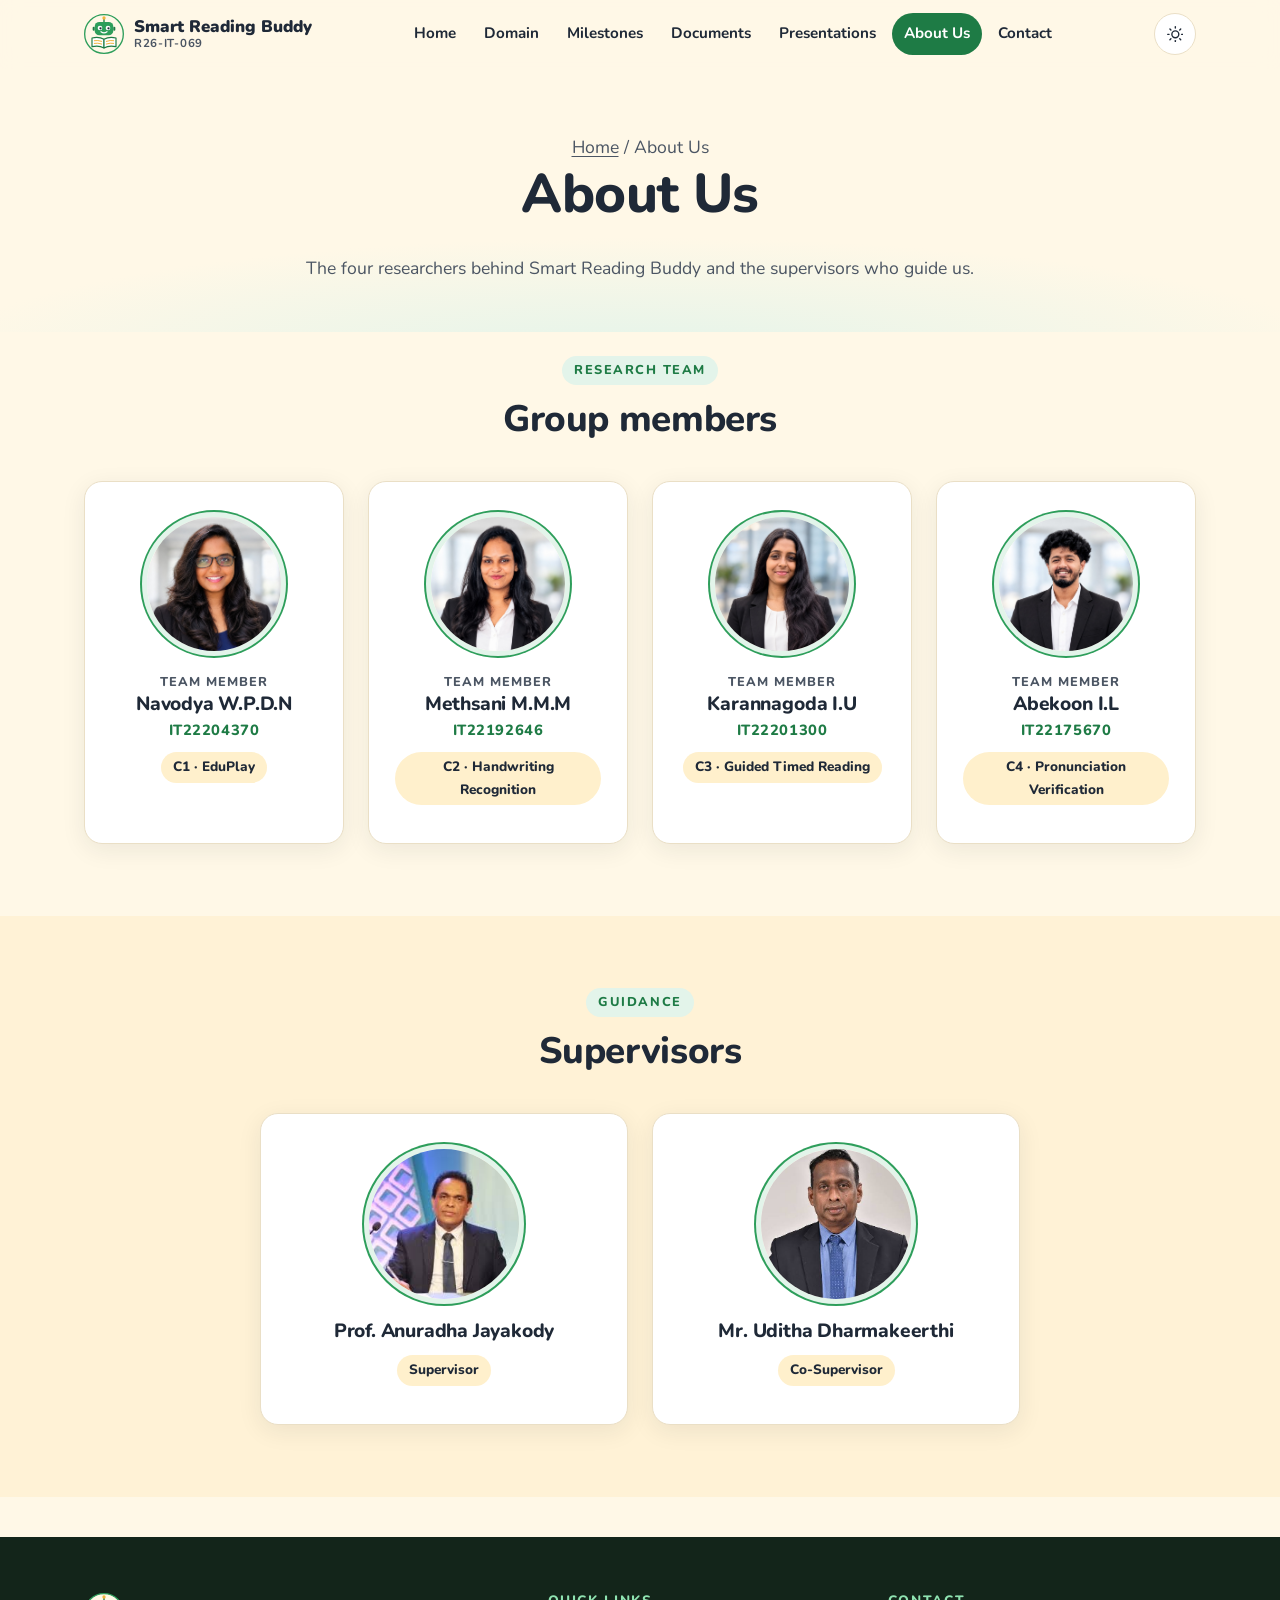
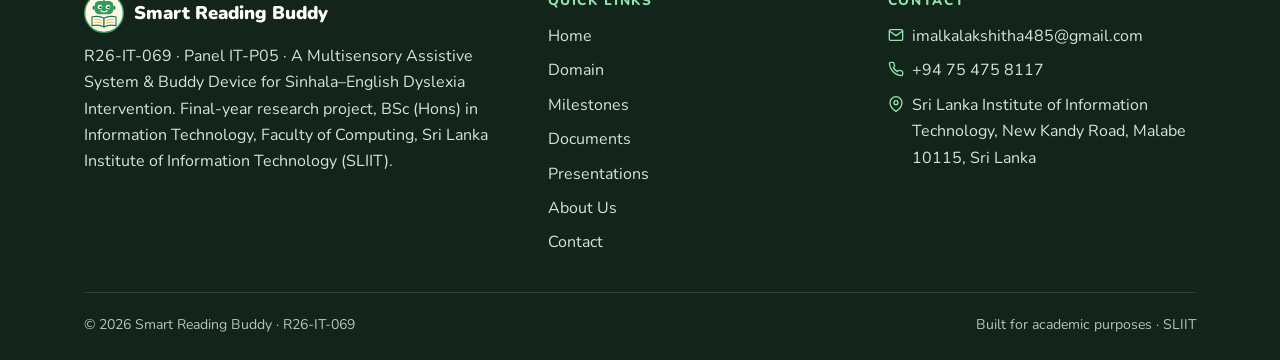
==== about.html @ 4a70231a "R26-IT-069 research website" ====
<!DOCTYPE html>
<html lang="en" class="no-js">
<head>
  <meta charset="UTF-8">
  <meta name="viewport" content="width=device-width, initial-scale=1">
  <title>About Us · Smart Reading Buddy</title>
  <meta name="description" content="Meet the Smart Reading Buddy (R26-IT-069) research team and supervisors at SLIIT.">
  <meta name="author" content="Smart Reading Buddy Research Team (R26-IT-069), SLIIT">
  <meta name="theme-color" content="#2E9E5B">
  <meta property="og:title" content="About Us · Smart Reading Buddy">
  <meta property="og:description" content="Meet the Smart Reading Buddy (R26-IT-069) research team and supervisors at SLIIT.">
  <meta property="og:type" content="website">
  <link rel="icon" type="image/svg+xml" href="assets/images/favicon.svg">
  <link rel="preconnect" href="https://fonts.googleapis.com">
  <link rel="preconnect" href="https://fonts.gstatic.com" crossorigin>
  <link rel="stylesheet" href="https://fonts.googleapis.com/css2?family=Nunito:wght@400;600;700;800;900&amp;display=swap">
  <link rel="stylesheet" href="css/style.css">
  <script>
    document.documentElement.className = "js";
    try { var t = localStorage.getItem("srb-theme"); if (t === "dark" || t === "light") document.documentElement.setAttribute("data-theme", t); } catch (e) {}
  </script>
</head>
<body data-page="about">
  <a class="skip-link" href="#main">Skip to content</a>
  <header class="site-header" id="site-header"></header>

  <main id="main">
    <section class="page-hero">
      <div class="container">
        <p class="crumbs"><a href="index.html">Home</a> / About Us</p>
        <h1>About Us</h1>
        <p>The four researchers behind Smart Reading Buddy and the supervisors who guide us.</p>
      </div>
    </section>
    <div id="about"></div>
  </main>

  <footer class="site-footer" id="site-footer"></footer>

  <noscript><p style="text-align:center;padding:16px">This website needs JavaScript enabled to display its content.</p></noscript>
  <script src="js/data.js"></script>
  <script src="js/main.js"></script>
</body>
</html>
---- css/style.css ----
/* =====================================================================
   Smart Reading Buddy — Research Website
   Pure CSS, no frameworks. Light + dark themes via CSS variables.
   ===================================================================== */

/* ---------- Design tokens ---------- */
:root {
  --primary: #2E9E5B;          /* brand green (accents, large shapes) */
  --primary-strong: #1E7B45;   /* AA-contrast green for text & buttons */
  --primary-soft: #E3F4EA;
  --accent: #F2B33D;           /* warm yellow accent */
  --accent-soft: #FFF0CC;

  --bg: #FFF8E7;               /* cream */
  --bg-alt: #FFF2D6;
  --surface: #FFFFFF;
  --surface-2: #FFFCF4;
  --text: #1F2937;
  --text-muted: #4B5563;
  --border: #EADFC6;
  --shadow: 0 6px 24px rgba(31, 41, 55, 0.08);
  --shadow-lg: 0 14px 40px rgba(31, 41, 55, 0.14);

  --ok-bg: #DCF3E5;   --ok-text: #14633A;
  --warn-bg: #FFEDC7; --warn-text: #7A4B00;
  --no-bg: #FDE2E2;   --no-text: #9B1C1C;

  --radius: 18px;
  --radius-sm: 12px;
  --header-h: 68px;
  --container: 1160px;

  --font: "Nunito", system-ui, -apple-system, "Segoe UI", Roboto, "Helvetica Neue", Arial, "Noto Sans", "Noto Sans Sinhala", "Iskoola Pota", sans-serif;
  color-scheme: light;
}

/* Dark theme tokens (applied by system preference unless user chose light, or by explicit choice) */
@media (prefers-color-scheme: dark) {
  :root:not([data-theme="light"]) {
    --primary: #3DBA72;
    --primary-strong: #5DD38D;
    --primary-soft: #16301F;
    --accent: #F5C15A;
    --accent-soft: #3A2E12;
    --bg: #0F1712;
    --bg-alt: #131E17;
    --surface: #18241C;
    --surface-2: #1C2A21;
    --text: #EEF2EF;
    --text-muted: #B4C0B8;
    --border: #2A3A30;
    --shadow: 0 6px 24px rgba(0, 0, 0, 0.35);
    --shadow-lg: 0 14px 40px rgba(0, 0, 0, 0.5);
    --ok-bg: #18402A;   --ok-text: #8FE3B1;
    --warn-bg: #45350F; --warn-text: #FFD884;
    --no-bg: #4A1E1E;   --no-text: #FFB1B1;
    color-scheme: dark;
  }
}
:root[data-theme="dark"] {
  --primary: #3DBA72;
  --primary-strong: #5DD38D;
  --primary-soft: #16301F;
  --accent: #F5C15A;
  --accent-soft: #3A2E12;
  --bg: #0F1712;
  --bg-alt: #131E17;
  --surface: #18241C;
  --surface-2: #1C2A21;
  --text: #EEF2EF;
  --text-muted: #B4C0B8;
  --border: #2A3A30;
  --shadow: 0 6px 24px rgba(0, 0, 0, 0.35);
  --shadow-lg: 0 14px 40px rgba(0, 0, 0, 0.5);
  --ok-bg: #18402A;   --ok-text: #8FE3B1;
  --warn-bg: #45350F; --warn-text: #FFD884;
  --no-bg: #4A1E1E;   --no-text: #FFB1B1;
  color-scheme: dark;
}

/* ---------- Base ---------- */
*, *::before, *::after { box-sizing: border-box; }
html { scroll-behavior: smooth; scroll-padding-top: calc(var(--header-h) + 16px); -webkit-text-size-adjust: 100%; }
body {
  margin: 0;
  font-family: var(--font);
  font-size: 1rem;
  line-height: 1.65;
  color: var(--text);
  background: var(--bg);
  overflow-x: hidden;
  transition: background-color .3s ease, color .3s ease;
}
img { max-width: 100%; display: block; }
a { color: var(--primary-strong); text-decoration-thickness: 1px; text-underline-offset: 3px; }
a:hover { text-decoration-thickness: 2px; }
h1, h2, h3, h4 { line-height: 1.2; margin: 0 0 .5em; font-weight: 800; letter-spacing: -.01em; }
h1 { font-size: clamp(2rem, 5vw, 3.4rem); }
h2 { font-size: clamp(1.6rem, 3.2vw, 2.3rem); }
h3 { font-size: 1.2rem; }
p { margin: 0 0 1em; }
ul { padding-left: 1.2em; }
:focus-visible { outline: 3px solid var(--accent); outline-offset: 3px; border-radius: 6px; }
.icon { width: 1.25em; height: 1.25em; flex: none; }

.skip-link {
  position: absolute; left: 12px; top: -60px; z-index: 200;
  background: var(--primary-strong); color: #fff; padding: 10px 16px; border-radius: 10px; font-weight: 700;
}
.skip-link:focus { top: 12px; }
[data-theme="dark"] .skip-link { color: #0F1712; }

.container { width: 100%; max-width: var(--container); margin: 0 auto; padding: 0 16px; }
@media (min-width: 640px) { .container { padding: 0 24px; } }

.section { padding: 72px 0; }
.section-alt { background: var(--bg-alt); }
.section-head { max-width: 720px; margin: 0 auto 40px; text-align: center; }
.section-head p { color: var(--text-muted); font-size: 1.05rem; }
.eyebrow {
  display: inline-block; font-size: .8rem; font-weight: 800; letter-spacing: .12em; text-transform: uppercase;
  color: var(--primary-strong); background: var(--primary-soft); padding: 4px 12px; border-radius: 999px; margin-bottom: 12px;
}
.muted { color: var(--text-muted); }
.visually-hidden { position: absolute !important; width: 1px; height: 1px; overflow: hidden; clip: rect(0 0 0 0); white-space: nowrap; }

/* ---------- Buttons ---------- */
.btn {
  display: inline-flex; align-items: center; justify-content: center; gap: 8px;
  font: inherit; font-weight: 800; font-size: 1rem; line-height: 1;
  padding: 14px 24px; border-radius: 999px; border: 2px solid transparent;
  text-decoration: none; cursor: pointer;
  transition: transform .2s ease, box-shadow .2s ease, background-color .2s ease, color .2s ease;
}
.btn-primary { background: var(--primary-strong); color: #fff; box-shadow: 0 6px 18px rgba(30, 123, 69, .3); }
.btn-primary:hover { transform: translateY(-2px); box-shadow: 0 10px 24px rgba(30, 123, 69, .4); }
:root[data-theme="dark"] .btn-primary { color: #0F1712; }
@media (prefers-color-scheme: dark) { :root:not([data-theme="light"]) .btn-primary { color: #0F1712; } }
.btn-outline { background: transparent; color: var(--primary-strong); border-color: var(--primary-strong); }
.btn-outline:hover { background: var(--primary-soft); transform: translateY(-2px); }
.btn-sm { padding: 10px 18px; font-size: .92rem; }
.btn[disabled], .btn[aria-disabled="true"] {
  background: var(--border); color: var(--text-muted); border-color: transparent; box-shadow: none;
  cursor: not-allowed; transform: none; opacity: .9;
}

/* ---------- Badges ---------- */
.badge {
  display: inline-flex; align-items: center; gap: 6px;
  font-size: .78rem; font-weight: 800; letter-spacing: .02em;
  padding: 4px 10px; border-radius: 999px; white-space: nowrap;
}
.badge::before { content: ""; width: 7px; height: 7px; border-radius: 50%; background: currentColor; }
.badge-ok { background: var(--ok-bg); color: var(--ok-text); }
.badge-warn { background: var(--warn-bg); color: var(--warn-text); }

/* ---------- Header / navbar ---------- */
.site-header {
  position: sticky; top: 0; z-index: 100;
  background: color-mix(in srgb, var(--bg) 88%, transparent);
  backdrop-filter: saturate(1.4) blur(10px);
  -webkit-backdrop-filter: saturate(1.4) blur(10px);
  border-bottom: 1px solid transparent;
  transition: border-color .3s ease, box-shadow .3s ease;
}
@supports not (background: color-mix(in srgb, red 50%, transparent)) { .site-header { background: var(--bg); } }
.site-header.is-scrolled { border-color: var(--border); box-shadow: 0 4px 18px rgba(0,0,0,.06); }
.nav { display: flex; align-items: center; justify-content: space-between; height: var(--header-h); gap: 16px; }
.brand { display: flex; align-items: center; gap: 10px; text-decoration: none; color: var(--text); font-weight: 900; }
.brand img { width: 40px; height: 40px; }
.brand-text { display: flex; flex-direction: column; line-height: 1.1; }
.brand-text span { font-size: 1.05rem; }
.brand-text small { font-size: .72rem; font-weight: 700; color: var(--text-muted); letter-spacing: .06em; }

.nav-links { display: flex; align-items: center; gap: 4px; list-style: none; margin: 0; padding: 0; }
.nav-links a {
  display: block; padding: 8px 12px; border-radius: 999px;
  color: var(--text); text-decoration: none; font-weight: 700; font-size: .95rem;
  transition: background-color .2s ease, color .2s ease;
}
.nav-links a:hover { background: var(--primary-soft); color: var(--primary-strong); }
.nav-links a[aria-current="page"] { background: var(--primary-strong); color: #fff; }
:root[data-theme="dark"] .nav-links a[aria-current="page"] { color: #0F1712; }
@media (prefers-color-scheme: dark) { :root:not([data-theme="light"]) .nav-links a[aria-current="page"] { color: #0F1712; } }

.nav-actions { display: flex; align-items: center; gap: 8px; }
.icon-btn {
  display: inline-grid; place-items: center; width: 42px; height: 42px; border-radius: 50%;
  border: 1px solid var(--border); background: var(--surface); color: var(--text); cursor: pointer;
  transition: transform .2s ease, background-color .2s ease;
}
.icon-btn:hover { transform: rotate(-10deg) scale(1.05); background: var(--primary-soft); }
.theme-toggle .icon-moon { display: none; }
.is-dark .theme-toggle .icon-sun { display: none; }
.is-dark .theme-toggle .icon-moon { display: block; }
.menu-toggle { display: none; }

@media (max-width: 960px) {
  .menu-toggle { display: inline-grid; }
  .nav-links {
    position: fixed; top: var(--header-h); left: 0; right: 0;
    flex-direction: column; align-items: stretch; gap: 4px;
    background: var(--bg); padding: 12px 16px 20px;
    border-bottom: 1px solid var(--border); box-shadow: var(--shadow-lg);
    transform: translateY(-12px); opacity: 0; visibility: hidden;
    transition: transform .25s ease, opacity .25s ease, visibility .25s;
    max-height: calc(100vh - var(--header-h)); overflow-y: auto;
  }
  .nav-links.is-open { transform: none; opacity: 1; visibility: visible; }
  .nav-links a { padding: 12px 16px; border-radius: 12px; font-size: 1.05rem; }
}
@media (max-width: 420px) { .brand-text small { display: none; } }

/* ---------- Hero (home) ---------- */
.hero { position: relative; padding: 72px 0 88px; overflow: hidden; }
.hero::before, .hero::after {
  content: ""; position: absolute; border-radius: 50%; filter: blur(10px); z-index: -1; pointer-events: none;
}
.hero::before { width: 520px; height: 520px; right: -160px; top: -140px; background: radial-gradient(circle, var(--primary-soft), transparent 70%); }
.hero::after { width: 420px; height: 420px; left: -180px; bottom: -200px; background: radial-gradient(circle, var(--accent-soft), transparent 70%); }
.hero-grid { display: grid; grid-template-columns: 1.15fr .85fr; gap: 48px; align-items: center; }
.hero-tag {
  display: inline-flex; align-items: center; gap: 8px; font-weight: 800; font-size: .85rem;
  background: var(--surface); border: 1px solid var(--border); padding: 6px 14px; border-radius: 999px; margin-bottom: 18px;
}
.hero-tag b { color: var(--primary-strong); }
.hero h1 .accent { color: var(--primary-strong); }
.hero .tagline { font-size: 1.2rem; color: var(--text-muted); max-width: 600px; }
.hero-actions { display: flex; flex-wrap: wrap; gap: 12px; margin-top: 24px; }
.hero-visual { position: relative; display: grid; place-items: center; }
.hero-blob {
  width: min(380px, 80vw); aspect-ratio: 1; border-radius: 42% 58% 55% 45% / 48% 42% 58% 52%;
  background: linear-gradient(135deg, var(--primary) 0%, #6CCB8F 100%);
  display: grid; place-items: center; box-shadow: var(--shadow-lg);
  animation: blob 12s ease-in-out infinite;
}
.hero-blob img { width: 62%; filter: drop-shadow(0 10px 20px rgba(0,0,0,.18)); }
.hero-chip {
  position: absolute; display: flex; align-items: center; gap: 8px;
  background: var(--surface); color: var(--text); padding: 10px 14px; border-radius: 14px;
  box-shadow: var(--shadow); font-weight: 800; font-size: .9rem; animation: float 5s ease-in-out infinite;
}
.hero-chip .icon { color: var(--primary-strong); }
.hero-chip.c1 { top: 8%; left: 0; }
.hero-chip.c2 { bottom: 14%; right: 0; animation-delay: -2.5s; }
.hero-chip.c3 { bottom: 0; left: 10%; animation-delay: -1.2s; }
@keyframes blob { 50% { border-radius: 55% 45% 42% 58% / 52% 58% 42% 48%; } }
@keyframes float { 50% { transform: translateY(-10px); } }

.abstract-card {
  margin-top: 56px; background: var(--surface); border: 1px solid var(--border); border-radius: var(--radius);
  padding: 28px; box-shadow: var(--shadow); border-left: 6px solid var(--primary);
}
.abstract-card h2 { font-size: 1.3rem; display: flex; align-items: center; gap: 10px; }
.abstract-card p { margin: 0; color: var(--text-muted); }

@media (max-width: 860px) {
  .hero { padding: 48px 0 64px; }
  .hero-grid { grid-template-columns: 1fr; gap: 40px; }
  .hero-visual { order: -1; }
  .hero-blob { width: min(280px, 70vw); }
}

/* ---------- Page header (inner pages) ---------- */
.page-hero { padding: 64px 0 48px; text-align: center; position: relative; overflow: hidden; }
.page-hero::before {
  content: ""; position: absolute; inset: auto -10% -60% -10%; height: 100%; z-index: -1;
  background: radial-gradient(ellipse at center, var(--primary-soft), transparent 65%);
}
.page-hero p { max-width: 680px; margin: 0 auto; color: var(--text-muted); font-size: 1.1rem; }
.crumbs { font-size: .9rem; color: var(--text-muted); margin-bottom: 10px; }
.crumbs a { color: var(--text-muted); }

/* ---------- Cards & grids ---------- */
.grid { display: grid; gap: 24px; }
.grid-2 { grid-template-columns: repeat(2, 1fr); }
.grid-3 { grid-template-columns: repeat(3, 1fr); }
.grid-4 { grid-template-columns: repeat(4, 1fr); }
.grid-auto { grid-template-columns: repeat(auto-fill, minmax(260px, 1fr)); }
@media (max-width: 1024px) { .grid-4 { grid-template-columns: repeat(2, 1fr); } .grid-3 { grid-template-columns: repeat(2, 1fr); } }
@media (max-width: 640px) { .grid-2, .grid-3, .grid-4 { grid-template-columns: 1fr; } }

.card {
  position: relative; background: var(--surface); border: 1px solid var(--border);
  border-radius: var(--radius); padding: 26px; box-shadow: var(--shadow);
  transition: transform .25s ease, box-shadow .25s ease, border-color .25s ease;
  display: flex; flex-direction: column;
}
.card:hover { transform: translateY(-6px); box-shadow: var(--shadow-lg); border-color: var(--primary); }
.card h3 { margin-bottom: .4em; }
.card p { color: var(--text-muted); }
.card-icon {
  display: grid; place-items: center; width: 56px; height: 56px; border-radius: 16px;
  background: var(--primary-soft); color: var(--primary-strong); margin-bottom: 16px;
  transition: transform .3s ease;
}
.card-icon .icon { width: 28px; height: 28px; }
.card:hover .card-icon { transform: rotate(-6deg) scale(1.08); }
.card-num {
  position: absolute; top: 18px; right: 22px; font-weight: 900; font-size: 2rem; line-height: 1;
  color: var(--primary); opacity: .18;
}
.tags { display: flex; flex-wrap: wrap; gap: 6px; margin-top: auto; padding-top: 8px; }
.tag { font-size: .75rem; font-weight: 800; padding: 4px 10px; border-radius: 999px; background: var(--accent-soft); color: var(--text); }
.card-meta { font-size: .85rem; color: var(--text-muted); font-weight: 700; margin-top: 12px; display: flex; align-items: center; gap: 6px; }

.highlight { display: flex; gap: 16px; align-items: flex-start; padding: 22px; }
.highlight .card-icon { margin: 0; width: 48px; height: 48px; border-radius: 14px; }
.highlight .card-icon .icon { width: 24px; height: 24px; }
.highlight h3 { font-size: 1.08rem; margin-bottom: 4px; }
.highlight p { margin: 0; font-size: .95rem; }

/* ---------- Video ---------- */
.video-wrap {
  max-width: 900px; margin: 0 auto; border-radius: var(--radius); overflow: hidden;
  box-shadow: var(--shadow-lg); border: 1px solid var(--border); background: #000; aspect-ratio: 16 / 9; position: relative;
}
.video-wrap iframe { position: absolute; inset: 0; width: 100%; height: 100%; border: 0; }
.video-placeholder {
  position: absolute; inset: 0; display: grid; place-content: center; justify-items: center; gap: 12px; text-align: center; padding: 16px;
  background: linear-gradient(135deg, #1E7B45, #2E9E5B 55%, #6CCB8F); color: #fff;
}
.video-placeholder .play {
  width: 84px; height: 84px; border-radius: 50%; display: grid; place-items: center;
  background: rgba(255,255,255,.2); border: 2px solid rgba(255,255,255,.6); animation: pulse 2.4s ease-in-out infinite;
}
.video-placeholder .play .icon { width: 34px; height: 34px; margin-left: 4px; }
.video-placeholder p { margin: 0; font-weight: 700; }
@keyframes pulse { 50% { transform: scale(1.08); box-shadow: 0 0 0 12px rgba(255,255,255,.08); } }
.video-note { text-align: center; margin-top: 14px; font-size: .92rem; color: var(--text-muted); }

/* ---------- Screenshots ---------- */
.shots { display: grid; grid-template-columns: repeat(4, 1fr); gap: 20px; }
@media (max-width: 900px) { .shots { grid-template-columns: repeat(2, 1fr); } }
.shot { margin: 0; text-align: center; }
.shot-frame {
  aspect-ratio: 9 / 16; border-radius: 26px; overflow: hidden; border: 6px solid var(--text);
  background: var(--surface-2); box-shadow: var(--shadow); transition: transform .3s ease;
}
.shot:hover .shot-frame { transform: translateY(-6px) rotate(-1deg); }
.shot-frame img { width: 100%; height: 100%; object-fit: cover; }
.shot figcaption { margin-top: 10px; font-weight: 800; }
.img-fallback {
  width: 100%; height: 100%; display: grid; place-content: center; justify-items: center; gap: 8px; padding: 12px; text-align: center;
  color: var(--text-muted); font-size: .85rem; font-weight: 700;
  background: repeating-linear-gradient(45deg, var(--surface-2), var(--surface-2) 12px, var(--bg-alt) 12px, var(--bg-alt) 24px);
}
.img-fallback .icon { width: 32px; height: 32px; color: var(--primary); }

/* ---------- Domain page layout with sub-nav ---------- */
.domain-layout { display: grid; grid-template-columns: 230px 1fr; gap: 40px; align-items: start; padding-top: 24px; padding-bottom: 72px; }
.subnav {
  position: sticky; top: calc(var(--header-h) + 20px);
  background: var(--surface); border: 1px solid var(--border); border-radius: var(--radius); padding: 14px; box-shadow: var(--shadow);
}
.subnav-title { font-size: .78rem; font-weight: 800; letter-spacing: .1em; text-transform: uppercase; color: var(--text-muted); padding: 4px 10px 8px; margin: 0; }
.subnav ul { list-style: none; margin: 0; padding: 0; }
.subnav a {
  display: block; padding: 9px 12px; border-radius: 10px; text-decoration: none; color: var(--text); font-weight: 700; font-size: .93rem;
  border-left: 3px solid transparent; transition: background-color .2s ease, color .2s ease, border-color .2s ease;
}
.subnav a:hover { background: var(--primary-soft); }
.subnav a.is-active { background: var(--primary-soft); color: var(--primary-strong); border-left-color: var(--primary); }
.domain-section { padding: 8px 0 48px; }
.domain-section + .domain-section { border-top: 1px dashed var(--border); padding-top: 48px; }
.domain-section h2 { display: flex; align-items: center; gap: 12px; }
.domain-section h2 .card-icon { margin: 0; width: 44px; height: 44px; border-radius: 12px; }
.domain-section h2 .card-icon .icon { width: 22px; height: 22px; }

@media (max-width: 960px) {
  .domain-layout { grid-template-columns: 1fr; gap: 20px; padding-top: 0; }
  .subnav {
    top: var(--header-h); z-index: 50; border-radius: 0; margin: 0 -16px; padding: 8px 16px;
    border-left: 0; border-right: 0; box-shadow: none; background: var(--bg);
    overflow-x: auto; scrollbar-width: none;
  }
  .subnav::-webkit-scrollbar { display: none; }
  .subnav-title { display: none; }
  .subnav ul { display: flex; gap: 6px; width: max-content; }
  .subnav a { border-left: 0; border: 1px solid var(--border); border-radius: 999px; white-space: nowrap; padding: 7px 14px; font-size: .88rem; }
  .subnav a.is-active { border-color: var(--primary); }
  html { scroll-padding-top: calc(var(--header-h) + 70px); }
}

.lit-item { padding: 20px 22px; }
.lit-item h3 { font-size: 1.05rem; display: flex; gap: 10px; align-items: center; }
.lit-item h3::before { content: ""; width: 10px; height: 10px; border-radius: 3px; background: var(--primary); flex: none; }
.lit-item p { margin: 0; }

/* Comparison table */
.table-wrap { overflow-x: auto; border-radius: var(--radius); border: 1px solid var(--border); box-shadow: var(--shadow); background: var(--surface); }
.compare { width: 100%; border-collapse: collapse; min-width: 680px; font-size: .95rem; }
.compare caption { caption-side: bottom; text-align: left; padding: 12px 16px; font-size: .85rem; color: var(--text-muted); }
.compare th, .compare td { padding: 14px 16px; border-bottom: 1px solid var(--border); text-align: center; }
.compare th:first-child, .compare td:first-child { text-align: left; font-weight: 700; }
.compare thead th { background: var(--surface-2); font-weight: 800; font-size: .9rem; }
.compare tbody tr:last-child td { border-bottom: 0; }
.compare tbody tr:hover td { background: var(--surface-2); }
.compare .ours { background: var(--primary-soft) !important; }
.compare thead .ours { color: var(--primary-strong); }
.mark { display: inline-grid; place-items: center; width: 28px; height: 28px; border-radius: 50%; }
.mark .icon { width: 16px; height: 16px; stroke-width: 3; }
.mark-yes { background: var(--ok-bg); color: var(--ok-text); }
.mark-no { background: var(--no-bg); color: var(--no-text); }
.mark-partial { font-size: .78rem; font-weight: 800; color: var(--warn-text); background: var(--warn-bg); padding: 3px 10px; border-radius: 999px; }

.problem-box {
  background: linear-gradient(135deg, var(--primary-strong), var(--primary)); color: #fff;
  border-radius: var(--radius); padding: 30px; box-shadow: var(--shadow-lg); margin-bottom: 24px;
}
.problem-box p { margin: 0; font-size: 1.15rem; font-weight: 700; line-height: 1.6; }
.problem-box .eyebrow { background: rgba(255,255,255,.2); color: #fff; }
:root[data-theme="dark"] .problem-box { color: #0F1712; }
:root[data-theme="dark"] .problem-box .eyebrow { color: #0F1712; background: rgba(255,255,255,.35); }
@media (prefers-color-scheme: dark) {
  :root:not([data-theme="light"]) .problem-box { color: #0F1712; }
  :root:not([data-theme="light"]) .problem-box .eyebrow { color: #0F1712; background: rgba(255,255,255,.35); }
}
.check-list { list-style: none; padding: 0; margin: 0; display: grid; gap: 10px; }
.check-list li { display: flex; gap: 12px; align-items: flex-start; background: var(--surface); border: 1px solid var(--border); padding: 14px 16px; border-radius: var(--radius-sm); }
.check-list .icon { color: var(--primary-strong); margin-top: 3px; }

.objective-main {
  background: var(--surface); border: 2px solid var(--primary); border-radius: var(--radius); padding: 26px; margin-bottom: 24px; box-shadow: var(--shadow);
}
.objective-main p { margin: 0; font-size: 1.08rem; }
.objective-main h3 { display: flex; align-items: center; gap: 10px; color: var(--primary-strong); }

.diagram {
  background: #FFFFFF; border: 1px solid var(--border); border-radius: var(--radius); padding: 16px; box-shadow: var(--shadow); margin: 0 0 32px;
}
.diagram img { width: 100%; height: auto; border-radius: 10px; }
.diagram figcaption { font-size: .88rem; color: #4B5563; text-align: center; margin-top: 10px; }

.steps { list-style: none; padding: 0; margin: 0; counter-reset: step; display: grid; gap: 16px; grid-template-columns: repeat(2, 1fr); }
@media (max-width: 640px) { .steps { grid-template-columns: 1fr; } }
.steps li { counter-increment: step; position: relative; padding: 20px 20px 20px 72px; }
.steps li::before {
  content: counter(step); position: absolute; left: 20px; top: 20px; width: 38px; height: 38px; border-radius: 12px;
  display: grid; place-items: center; font-weight: 900; background: var(--primary-strong); color: #fff;
}
:root[data-theme="dark"] .steps li::before { color: #0F1712; }
@media (prefers-color-scheme: dark) { :root:not([data-theme="light"]) .steps li::before { color: #0F1712; } }
.steps h3 { font-size: 1.02rem; margin-bottom: 4px; }
.steps p { margin: 0; font-size: .95rem; }

.tech-grid { display: grid; grid-template-columns: repeat(auto-fill, minmax(160px, 1fr)); gap: 16px; }
.tech { align-items: center; text-align: center; padding: 22px 14px; }
.tech .card-icon { margin: 0 auto 12px; }
.tech h3 { font-size: 1rem; margin: 0 0 2px; }
.tech p { font-size: .85rem; margin: 0; }

/* ---------- Timeline (milestones) ---------- */
.timeline { position: relative; max-width: 860px; margin: 0 auto; padding: 8px 0; list-style: none; }
.timeline::before {
  content: ""; position: absolute; left: 27px; top: 0; bottom: 0; width: 4px; border-radius: 4px;
  background: linear-gradient(var(--primary) var(--progress, 50%), var(--border) var(--progress, 50%));
}
.tl-item { position: relative; padding-left: 80px; margin-bottom: 22px; }
.tl-dot {
  position: absolute; left: 6px; top: 16px; width: 46px; height: 46px; border-radius: 50%;
  display: grid; place-items: center; background: var(--surface); border: 4px solid var(--border); color: var(--text-muted); z-index: 1;
}
.tl-item.is-done .tl-dot { background: var(--primary-strong); border-color: var(--primary-soft); color: #fff; }
:root[data-theme="dark"] .tl-item.is-done .tl-dot { color: #0F1712; }
@media (prefers-color-scheme: dark) { :root:not([data-theme="light"]) .tl-item.is-done .tl-dot { color: #0F1712; } }
.tl-dot .icon { width: 20px; height: 20px; }

.acc { background: var(--surface); border: 1px solid var(--border); border-radius: var(--radius); box-shadow: var(--shadow); overflow: hidden; transition: box-shadow .25s ease, border-color .25s ease; }
.acc:hover { box-shadow: var(--shadow-lg); border-color: var(--primary); }
.acc-btn {
  width: 100%; display: flex; align-items: center; gap: 14px; flex-wrap: wrap;
  padding: 18px 22px; background: none; border: 0; font: inherit; color: inherit; text-align: left; cursor: pointer;
}
.acc-title { flex: 1 1 200px; }
.acc-title strong { display: block; font-size: 1.12rem; font-weight: 800; }
.acc-title span { font-size: .88rem; color: var(--text-muted); font-weight: 700; display: inline-flex; align-items: center; gap: 6px; }
.acc-chevron { transition: transform .3s ease; color: var(--primary-strong); }
.acc-btn[aria-expanded="true"] .acc-chevron { transform: rotate(180deg); }
.acc-panel { display: grid; grid-template-rows: 0fr; transition: grid-template-rows .35s ease; }
.acc-panel > div { overflow: hidden; }
.acc.is-open .acc-panel { grid-template-rows: 1fr; }
.acc-body { padding: 0 22px 22px; border-top: 1px dashed var(--border); margin: 0 22px; padding: 18px 0 22px; }
.acc-body p { color: var(--text-muted); }
.facts { display: grid; grid-template-columns: repeat(3, 1fr); gap: 12px; margin-top: 8px; }
@media (max-width: 560px) { .facts { grid-template-columns: 1fr; } .tl-item { padding-left: 64px; } .timeline::before { left: 21px; } .tl-dot { left: 0; width: 46px; } }
.fact { background: var(--surface-2); border: 1px solid var(--border); border-radius: var(--radius-sm); padding: 12px 14px; }
.fact small { display: flex; align-items: center; gap: 6px; font-size: .75rem; font-weight: 800; text-transform: uppercase; letter-spacing: .08em; color: var(--text-muted); }
.fact b { font-size: 1.05rem; }

.summary-row { display: flex; flex-wrap: wrap; justify-content: center; gap: 16px; margin-bottom: 40px; }
.stat { background: var(--surface); border: 1px solid var(--border); border-radius: var(--radius); padding: 18px 26px; text-align: center; box-shadow: var(--shadow); min-width: 160px; }
.stat b { display: block; font-size: 2rem; font-weight: 900; color: var(--primary-strong); line-height: 1.1; }
.stat span { font-size: .9rem; color: var(--text-muted); font-weight: 700; }

/* ---------- Document / presentation cards ---------- */
.doc-group + .doc-group { margin-top: 48px; }
.doc-group-title { display: flex; align-items: center; gap: 12px; font-size: 1.35rem; margin-bottom: 18px; }
.doc-group-title .count { font-size: .8rem; font-weight: 800; background: var(--primary-soft); color: var(--primary-strong); padding: 2px 10px; border-radius: 999px; }
.doc-card .doc-top { display: flex; align-items: flex-start; justify-content: space-between; gap: 12px; }
.doc-card .card-icon { margin-bottom: 14px; }
.doc-card h3 { font-size: 1.08rem; }
.doc-card p { font-size: .95rem; }
.doc-card .btn { margin-top: auto; align-self: flex-start; }
.doc-card .card-meta { margin: -4px 0 16px; }
.filter-bar { display: flex; flex-wrap: wrap; gap: 8px; justify-content: center; margin-bottom: 36px; }
.chip {
  font: inherit; font-weight: 800; font-size: .9rem; padding: 8px 16px; border-radius: 999px; cursor: pointer;
  background: var(--surface); color: var(--text); border: 1px solid var(--border); transition: all .2s ease;
}
.chip:hover { border-color: var(--primary); }
.chip[aria-pressed="true"] { background: var(--primary-strong); border-color: var(--primary-strong); color: #fff; }
:root[data-theme="dark"] .chip[aria-pressed="true"] { color: #0F1712; }
@media (prefers-color-scheme: dark) { :root:not([data-theme="light"]) .chip[aria-pressed="true"] { color: #0F1712; } }

.slide-thumb {
  aspect-ratio: 16 / 9; border-radius: var(--radius-sm); margin: -6px -6px 18px; display: grid; place-items: center; position: relative; overflow: hidden;
  background: linear-gradient(135deg, var(--primary-strong), var(--primary) 60%, #6CCB8F); color: #fff;
}
.slide-thumb.is-pending { background: repeating-linear-gradient(45deg, var(--surface-2), var(--surface-2) 12px, var(--bg-alt) 12px, var(--bg-alt) 24px); color: var(--text-muted); }
.slide-thumb .icon { width: 44px; height: 44px; }
.slide-thumb .num { position: absolute; left: 14px; top: 10px; font-weight: 900; font-size: .85rem; letter-spacing: .1em; opacity: .9; }

/* ---------- Team ---------- */
.person { text-align: center; align-items: center; padding-top: 30px; }
.avatar {
  width: 144px; height: 144px; border-radius: 50%; overflow: hidden; margin: 0 auto 16px;
  border: 5px solid var(--primary-soft); box-shadow: 0 0 0 2px var(--primary); background: var(--surface-2);
  transition: transform .3s ease;
  isolation: isolate; /* keeps the circular clip crisp while scaling */
}
/* Supervisor photos are small originals (200px / 447px) — cap at 160px so they stay sharp */
.avatar-sup { width: 160px; height: 160px; max-width: 160px; }
.person:hover .avatar { transform: scale(1.05); }
/* Photos are circle-cropped on black: round the image itself and enlarge it a touch
   so the dark anti-aliased edge of the source circle falls outside the visible area. */
.avatar img { width: 100%; height: 100%; object-fit: cover; object-position: center; border-radius: 50%; transform: scale(1.06); }
.avatar .initials {
  width: 100%; height: 100%; display: grid; place-items: center; font-size: 2.4rem; font-weight: 900;
  color: #fff; background: linear-gradient(135deg, var(--primary-strong), var(--primary));
}
:root[data-theme="dark"] .avatar .initials { color: #0F1712; }
@media (prefers-color-scheme: dark) { :root:not([data-theme="light"]) .avatar .initials { color: #0F1712; } }
.person h3 { margin-bottom: 2px; }
.person .it { font-weight: 800; color: var(--primary-strong); font-size: .92rem; letter-spacing: .04em; }
.person .comp { display: inline-block; margin: 10px 0 12px; font-size: .85rem; font-weight: 800; background: var(--accent-soft); padding: 4px 12px; border-radius: 999px; }
.person .role { font-size: .8rem; font-weight: 800; color: var(--text-muted); text-transform: uppercase; letter-spacing: .08em; }
.person .mail { display: inline-flex; align-items: center; gap: 6px; font-weight: 700; font-size: .9rem; word-break: break-all; margin-top: auto; }
.person .mail.is-muted { color: var(--text-muted); text-decoration: none; }
.sup-grid { max-width: 760px; margin: 0 auto; }

/* ---------- Contact ---------- */
.contact-grid { display: grid; grid-template-columns: .9fr 1.1fr; gap: 28px; align-items: start; }
@media (max-width: 860px) { .contact-grid { grid-template-columns: 1fr; } }
.contact-info { display: grid; gap: 16px; }
.info-item { flex-direction: row; gap: 16px; align-items: center; padding: 20px; }
.info-item .card-icon { margin: 0; width: 50px; height: 50px; }
.info-item small { display: block; font-weight: 800; text-transform: uppercase; letter-spacing: .08em; font-size: .75rem; color: var(--text-muted); }
.info-item b, .info-item a { font-weight: 800; word-break: break-word; }
.map-wrap { border-radius: var(--radius); overflow: hidden; border: 1px solid var(--border); box-shadow: var(--shadow); aspect-ratio: 4 / 3; position: relative; background: var(--surface-2); }
.map-wrap iframe { position: absolute; inset: 0; width: 100%; height: 100%; border: 0; }
.map-link { display: inline-flex; align-items: center; gap: 6px; margin-top: 10px; font-weight: 700; font-size: .92rem; }

.form { display: grid; gap: 16px; }
.form-row { display: grid; grid-template-columns: 1fr 1fr; gap: 16px; }
@media (max-width: 560px) { .form-row { grid-template-columns: 1fr; } }
.field { display: grid; gap: 6px; }
.field label { font-weight: 800; font-size: .92rem; }
.field input, .field textarea, .field select {
  font: inherit; color: var(--text); background: var(--surface-2); border: 2px solid var(--border);
  border-radius: var(--radius-sm); padding: 12px 14px; width: 100%; transition: border-color .2s ease, box-shadow .2s ease;
}
.field textarea { min-height: 150px; resize: vertical; }
.field input:focus, .field textarea:focus, .field select:focus { outline: none; border-color: var(--primary); box-shadow: 0 0 0 4px var(--primary-soft); }
.field .err { color: var(--no-text); font-size: .85rem; font-weight: 700; min-height: 1em; }
.field.has-error input, .field.has-error textarea { border-color: var(--no-text); }
.form-note { font-size: .88rem; color: var(--text-muted); margin: 0; }
.notice { display: flex; gap: 10px; align-items: flex-start; padding: 12px 14px; border-radius: var(--radius-sm); background: var(--warn-bg); color: var(--warn-text); font-weight: 700; font-size: .92rem; }
.notice[hidden] { display: none; }

/* ---------- CTA band ---------- */
.cta-band {
  background: linear-gradient(135deg, var(--primary-strong), var(--primary)); color: #fff;
  border-radius: calc(var(--radius) + 6px); padding: 40px; display: flex; align-items: center; justify-content: space-between; gap: 24px; flex-wrap: wrap;
  box-shadow: var(--shadow-lg);
}
.cta-band h2 { margin: 0 0 6px; font-size: clamp(1.4rem, 3vw, 1.9rem); }
.cta-band p { margin: 0; opacity: .95; }
.cta-band .btn { background: #fff; color: #14633A; }
.cta-band .btn:hover { transform: translateY(-2px); }
:root[data-theme="dark"] .cta-band { color: #0F1712; }
@media (prefers-color-scheme: dark) { :root:not([data-theme="light"]) .cta-band { color: #0F1712; } }

/* ---------- Footer ---------- */
.site-footer { background: #13251A; color: #D7E3DB; padding: 56px 0 24px; margin-top: 40px; }
.site-footer a { color: #D7E3DB; text-decoration: none; }
.site-footer a:hover { color: #fff; text-decoration: underline; }
.footer-grid { display: grid; grid-template-columns: 1.4fr 1fr 1fr; gap: 32px; }
@media (max-width: 760px) { .footer-grid { grid-template-columns: 1fr; } }
.footer-brand { display: flex; align-items: center; gap: 10px; font-weight: 900; font-size: 1.15rem; color: #fff; margin-bottom: 10px; }
.footer-brand img { width: 40px; height: 40px; }
.site-footer h3 { font-size: .85rem; text-transform: uppercase; letter-spacing: .12em; color: #8FE3B1; margin-bottom: 14px; }
.site-footer ul { list-style: none; padding: 0; margin: 0; display: grid; gap: 8px; }
.site-footer li { display: flex; align-items: flex-start; gap: 8px; }
.site-footer li .icon { margin-top: 4px; color: #8FE3B1; width: 1em; height: 1em; }
.footer-bottom { border-top: 1px solid rgba(255,255,255,.12); margin-top: 36px; padding-top: 20px; display: flex; flex-wrap: wrap; justify-content: space-between; gap: 12px; font-size: .88rem; color: #B4C4BA; }
.to-top {
  position: fixed; right: 18px; bottom: 18px; z-index: 90; opacity: 0; visibility: hidden; transform: translateY(10px);
  transition: all .3s ease; box-shadow: var(--shadow-lg);
}
.to-top.is-visible { opacity: 1; visibility: visible; transform: none; }

/* ---------- Scroll reveal ---------- */
.reveal { opacity: 0; transform: translateY(26px); transition: opacity .7s ease, transform .7s cubic-bezier(.2,.7,.2,1); transition-delay: var(--delay, 0s); }
.reveal.is-visible { opacity: 1; transform: none; }
.no-js .reveal { opacity: 1; transform: none; }

@media (prefers-reduced-motion: reduce) {
  html { scroll-behavior: auto; }
  *, *::before, *::after { animation: none !important; transition-duration: .01ms !important; }
  .reveal { opacity: 1; transform: none; }
}

/* ---------- Print ---------- */
@media print {
  .site-header, .site-footer, .to-top, .subnav, .video-wrap { display: none !important; }
  body { background: #fff; color: #000; }
  .reveal { opacity: 1 !important; transform: none !important; }
  .card { box-shadow: none; break-inside: avoid; }
}

/* Odd last card in a 2-col grid spans the full row */
@media (min-width: 641px) { .grid-2 > .card:last-child:nth-child(odd) { grid-column: 1 / -1; } }

/* =====================================================================
   Charter update — new components
   ===================================================================== */
:root { --info-bg: #E2ECFB; --info-line: #3B6FB6; --info-text: #1D4E89; }
@media (prefers-color-scheme: dark) { :root:not([data-theme="light"]) { --info-bg: #1A2A44; --info-line: #6E9DE0; --info-text: #A9C8F5; } }
:root[data-theme="dark"] { --info-bg: #1A2A44; --info-line: #6E9DE0; --info-text: #A9C8F5; }

/* Home hero additions */
.h1-short { font-size: .45em; font-weight: 800; color: var(--text-muted); vertical-align: middle; letter-spacing: .04em; }
.official { font-size: clamp(1.05rem, 2vw, 1.25rem); font-weight: 700; color: var(--text-muted); max-width: 620px; margin-bottom: 0; }
.intro-grid { display: grid; grid-template-columns: 1.6fr 1fr; gap: 24px; margin-top: 56px; }
.intro-grid .abstract-card { margin-top: 0; }
.vision-card { border-left-color: var(--accent); }
.vision-card p { font-size: 1.05rem; font-style: italic; }
@media (max-width: 860px) { .intro-grid { grid-template-columns: 1fr; } }

/* KPI stats */
.kpi-grid { display: grid; grid-template-columns: repeat(5, 1fr); gap: 18px; }
@media (max-width: 1024px) { .kpi-grid { grid-template-columns: repeat(3, 1fr); } }
@media (max-width: 640px) { .kpi-grid { grid-template-columns: repeat(2, 1fr); } .kpi:last-child { grid-column: 1 / -1; } }
.kpi {
  background: var(--surface); border: 1px solid var(--border); border-radius: var(--radius); padding: 24px 18px; text-align: center;
  box-shadow: var(--shadow); transition: transform .25s ease, box-shadow .25s ease; position: relative; overflow: hidden;
}
.kpi::before { content: ""; position: absolute; inset: 0 0 auto 0; height: 5px; background: linear-gradient(90deg, var(--primary), var(--accent)); }
.kpi:hover { transform: translateY(-4px); box-shadow: var(--shadow-lg); }
.kpi b { display: block; font-size: clamp(1.8rem, 3.4vw, 2.5rem); font-weight: 900; line-height: 1.1; color: var(--primary-strong); font-variant-numeric: tabular-nums; }
.kpi-label { display: block; font-weight: 800; margin-top: 6px; }
.kpi small { display: block; color: var(--text-muted); font-size: .85rem; font-weight: 700; margin-top: 4px; }

/* Component cards */
.comp-card .card-num { font-size: 1.7rem; }
.comp-card .card-meta { margin: 14px 0 6px; }
.card-link { display: inline-flex; align-items: center; gap: 6px; font-weight: 800; text-decoration: none; margin-top: 4px; }
.card-link .icon { transition: transform .2s ease; }
.card-link:hover .icon { transform: translateX(4px); }

/* Generic data table (objectives, risks) */
.data-table { width: 100%; border-collapse: collapse; font-size: .97rem; }
.data-table th, .data-table td { padding: 14px 16px; border-bottom: 1px solid var(--border); text-align: left; vertical-align: top; }
.data-table thead th { background: var(--surface-2); font-weight: 800; font-size: .85rem; text-transform: uppercase; letter-spacing: .06em; color: var(--text-muted); }
.data-table tbody th { font-weight: 800; }
.data-table tbody tr:last-child > * { border-bottom: 0; }
.data-table tbody tr:hover > * { background: var(--surface-2); }
.id-pill { display: inline-block; min-width: 40px; text-align: center; font-weight: 900; font-size: .85rem; padding: 3px 10px; border-radius: 999px; background: var(--primary-soft); color: var(--primary-strong); }
.risk-icon { color: var(--warn-text); margin-right: 8px; vertical-align: -3px; width: 1.05em; height: 1.05em; }
@media (max-width: 640px) {
  .data-table thead { display: none; }
  .data-table tr { display: block; padding: 12px 14px; border-bottom: 1px solid var(--border); }
  .data-table tbody tr:last-child { border-bottom: 0; }
  .data-table th, .data-table td { display: block; padding: 2px 0; border: 0; }
  .data-table td { color: var(--text-muted); }
}

/* Lists */
.grid-list { grid-template-columns: repeat(2, 1fr); }
@media (max-width: 640px) { .grid-list { grid-template-columns: 1fr; } }
.success-list .icon { color: var(--ok-text); }

/* Tabs */
.tabs { background: var(--surface); border: 1px solid var(--border); border-radius: var(--radius); box-shadow: var(--shadow); overflow: hidden; }
.tablist { display: grid; grid-template-columns: repeat(4, 1fr); border-bottom: 1px solid var(--border); background: var(--surface-2); }
.tab {
  font: inherit; color: var(--text); background: none; border: 0; border-bottom: 3px solid transparent; cursor: pointer;
  display: flex; align-items: center; gap: 10px; padding: 14px 16px; text-align: left; font-weight: 800; font-size: .95rem; line-height: 1.25;
  transition: background-color .2s ease, border-color .2s ease, color .2s ease;
}
.tab small { display: block; font-size: .72rem; letter-spacing: .1em; color: var(--text-muted); }
.tab .icon { color: var(--primary-strong); width: 22px; height: 22px; }
.tab:hover { background: var(--primary-soft); }
.tab[aria-selected="true"] { background: var(--surface); border-bottom-color: var(--primary); color: var(--primary-strong); }
@media (max-width: 760px) { .tablist { grid-template-columns: repeat(2, 1fr); } }
.tabpanel { padding: 26px; animation: fadeIn .35s ease; }
.tabpanel:focus-visible { outline-offset: -4px; }
@keyframes fadeIn { from { opacity: 0; transform: translateY(6px); } to { opacity: 1; transform: none; } }
.panel-head { display: flex; gap: 16px; align-items: center; margin-bottom: 14px; }
.panel-head .card-icon { margin: 0; flex: none; }
.panel-head .eyebrow { margin-bottom: 4px; }
.panel-head h3 { font-size: 1.4rem; margin: 0; }
.panel-owner { display: flex; align-items: center; gap: 6px; margin: 4px 0 0; font-weight: 700; font-size: .92rem; }
.panel-summary { font-size: 1.05rem; }
.panel-sub { font-size: .85rem; text-transform: uppercase; letter-spacing: .1em; color: var(--text-muted); margin: 18px 0 10px; }
.output-box {
  display: flex; gap: 14px; align-items: center; margin-top: 18px; padding: 16px 18px; border-radius: var(--radius-sm);
  background: var(--primary-soft); border: 1px dashed var(--primary);
}
.output-box > .icon { color: var(--primary-strong); width: 24px; height: 24px; }
.output-box small { display: block; font-size: .75rem; font-weight: 800; text-transform: uppercase; letter-spacing: .1em; color: var(--primary-strong); }

/* Scope */
.scope-card h3 { display: flex; align-items: center; gap: 10px; }
.scope-in { border-top: 5px solid var(--primary); }
.scope-out { border-top: 5px solid var(--no-text); }
.scope-in h3 .icon, .scope-in .scope-list .icon { color: var(--ok-text); }
.scope-out h3 .icon, .scope-out .scope-list .icon { color: var(--no-text); }
.scope-list { list-style: none; padding: 0; margin: 0; display: grid; gap: 10px; }
.scope-list li { display: flex; gap: 10px; align-items: flex-start; color: var(--text); }
.scope-list .icon { margin-top: 4px; width: 1.05em; height: 1.05em; stroke-width: 3; }

/* Integration flow (snake layout on desktop, vertical on mobile) */
.flow-legend { display: flex; flex-wrap: wrap; gap: 10px 18px; margin: 4px 0 22px; font-size: .88rem; font-weight: 800; }
.lane-key { display: inline-flex; align-items: center; gap: 8px; }
.lane-key::before { content: ""; width: 14px; height: 14px; border-radius: 4px; border: 2px solid; }
.lane-key.lane-child::before { background: var(--accent-soft); border-color: var(--accent); }
.lane-key.lane-app::before { background: var(--primary-soft); border-color: var(--primary); }
.lane-key.lane-device::before { background: var(--info-bg); border-color: var(--info-line); }
.flow { list-style: none; margin: 0 0 8px; padding: 0; display: grid; grid-template-columns: 1fr; gap: 34px; max-width: 420px; }
.flow-node {
  position: relative; display: flex; flex-direction: column; align-items: center; justify-content: center; text-align: center; gap: 4px;
  min-height: 128px; padding: 16px 14px; border-radius: var(--radius); border: 2px solid; box-shadow: var(--shadow);
  transition: transform .25s ease, box-shadow .25s ease;
}
.flow-node:hover { transform: translateY(-4px); box-shadow: var(--shadow-lg); }
.flow-node.lane-child { background: var(--accent-soft); border-color: var(--accent); }
.flow-node.lane-app { background: var(--primary-soft); border-color: var(--primary); }
.flow-node.lane-device { background: var(--info-bg); border-color: var(--info-line); }
.flow-icon { display: grid; place-items: center; width: 42px; height: 42px; border-radius: 12px; background: var(--surface); color: var(--primary-strong); }
.lane-device .flow-icon { color: var(--info-text); }
.flow-step { font-size: .72rem; font-weight: 800; letter-spacing: .1em; text-transform: uppercase; color: var(--text-muted); }
.flow-label { font-weight: 800; line-height: 1.3; }
.flow-node::after {
  content: ""; position: absolute; width: 26px; height: 26px; background: var(--primary-strong);
  -webkit-mask: url("data:image/svg+xml,%3Csvg xmlns='http://www.w3.org/2000/svg' viewBox='0 0 24 24' fill='none' stroke='black' stroke-width='2.6' stroke-linecap='round' stroke-linejoin='round'%3E%3Cline x1='4' y1='12' x2='19' y2='12'/%3E%3Cpolyline points='13 6 19 12 13 18'/%3E%3C/svg%3E") center / contain no-repeat;
          mask: url("data:image/svg+xml,%3Csvg xmlns='http://www.w3.org/2000/svg' viewBox='0 0 24 24' fill='none' stroke='black' stroke-width='2.6' stroke-linecap='round' stroke-linejoin='round'%3E%3Cline x1='4' y1='12' x2='19' y2='12'/%3E%3Cpolyline points='13 6 19 12 13 18'/%3E%3C/svg%3E") center / contain no-repeat;
  left: calc(50% - 13px); bottom: -31px; transform: rotate(90deg);
}
.flow-node:last-child::after { display: none; }
@media (min-width: 900px) {
  .flow { grid-template-columns: repeat(4, 1fr); max-width: none; column-gap: 40px; row-gap: 44px; }
  .flow-node { grid-column: var(--col); grid-row: var(--row); }
  .flow-node.dir-right::after { left: auto; right: -34px; top: calc(50% - 13px); bottom: auto; transform: none; }
  .flow-node.dir-left::after { left: -34px; top: calc(50% - 13px); bottom: auto; transform: rotate(180deg); }
  .flow-node.dir-down::after { left: calc(50% - 13px); bottom: -36px; transform: rotate(90deg); }
}

/* Ethics */
.ethic { flex-direction: row; align-items: center; gap: 14px; padding: 18px 20px; }
.ethic .card-icon { margin: 0; width: 46px; height: 46px; flex: none; }
.ethic p { margin: 0; color: var(--text); font-weight: 700; }

/* Milestone phases */
.phase-block { margin-bottom: 64px; }
.phases { list-style: none; margin: 0; padding: 0; display: grid; grid-template-columns: repeat(6, 1fr); gap: 16px; position: relative; }
.phases::before {
  content: ""; position: absolute; left: 8%; right: 8%; top: 46px; height: 4px; border-radius: 4px; z-index: 0;
  background: linear-gradient(90deg, var(--primary), var(--accent));
}
.phase { padding: 22px 16px; text-align: center; align-items: center; z-index: 1; }
.phase-num {
  display: grid; place-items: center; width: 48px; height: 48px; border-radius: 50%; margin-bottom: 12px; flex: none;
  background: var(--primary-strong); color: #fff; font-weight: 900; font-size: 1.15rem; box-shadow: 0 0 0 6px var(--surface);
}
:root[data-theme="dark"] .phase-num { color: #0F1712; }
@media (prefers-color-scheme: dark) { :root:not([data-theme="light"]) .phase-num { color: #0F1712; } }
.phase h3 { font-size: 1.02rem; }
.phase dl { margin: 0; font-size: .9rem; width: 100%; }
.phase dt { font-size: .72rem; font-weight: 800; text-transform: uppercase; letter-spacing: .08em; color: var(--text-muted); margin-top: 8px; }
.phase dd { margin: 2px 0 0; font-weight: 700; }
@media (max-width: 1100px) { .phases { grid-template-columns: repeat(3, 1fr); } .phases::before { display: none; } }
@media (max-width: 640px) {
  .phases { grid-template-columns: 1fr; }
  .phase { flex-direction: row; flex-wrap: wrap; text-align: left; gap: 0 14px; }
  .phase-num { margin: 0; }
  .phase h3 { margin: 0; flex: 1; }
}

/* Grid children must be allowed to shrink (keeps the mobile sub-nav from widening the page) */
.domain-layout > * { min-width: 0; }
/* Six technologies: 3 x 2 on desktop */
@media (min-width: 761px) { .tech-grid { grid-template-columns: repeat(3, 1fr); } }

/* Group leader highlight */
.person.is-leader { border-color: var(--accent); }
.person.is-leader .role { color: var(--warn-text); background: var(--warn-bg); padding: 2px 10px; border-radius: 999px; }

/* Featured document card with grouped sub-documents (group proposal + individual proposals) */
.doc-featured { grid-column: 1 / -1; border-top: 5px solid var(--primary); }
.doc-featured > .btn { margin-top: 0; }
.sub-doc-head { font-size: .8rem; text-transform: uppercase; letter-spacing: .1em; color: var(--text-muted); margin: 22px 0 10px; }
.sub-docs { list-style: none; margin: 0; padding: 0; display: grid; grid-template-columns: repeat(2, 1fr); gap: 12px; }
.sub-doc {
  display: grid; grid-template-columns: auto 1fr auto; grid-template-areas: "icon text badge" "icon text btn"; align-items: center; gap: 6px 12px;
  padding: 14px 16px; border-radius: var(--radius-sm); background: var(--surface-2); border: 1px solid var(--border);
  transition: border-color .2s ease, transform .2s ease;
}
.sub-doc:hover { border-color: var(--primary); transform: translateY(-2px); }
.sub-doc-icon { grid-area: icon; display: grid; place-items: center; width: 40px; height: 40px; border-radius: 12px; background: var(--primary-soft); color: var(--primary-strong); }
.sub-doc-text { grid-area: text; min-width: 0; }
.sub-doc-text b { display: block; }
.sub-doc-text small { display: block; color: var(--text-muted); font-weight: 700; font-size: .85rem; }
.sub-doc .badge { grid-area: badge; justify-self: end; }
.sub-doc .btn { grid-area: btn; justify-self: end; padding: 8px 14px; font-size: .85rem; }
@media (max-width: 760px) {
  .sub-docs { grid-template-columns: 1fr; }
}
@media (max-width: 420px) {
  .sub-doc { grid-template-columns: auto 1fr; grid-template-areas: "icon text" "badge btn"; }
  .sub-doc .badge { justify-self: start; }
}

/* Disabled (Pending) buttons stay readable in dark mode — beats the dark .btn-primary text colour */
:root .btn.btn-primary[disabled], :root .btn.btn-primary[aria-disabled="true"] { background: var(--border); color: var(--text-muted); box-shadow: none; }

/* Panel feedback quote box (milestones accordion) */
.feedback-box {
  position: relative; margin: 18px 0 0; padding: 18px 20px 18px 22px; border-radius: var(--radius-sm);
  background: var(--accent-soft); border-left: 5px solid var(--accent);
}
.feedback-box::after {
  content: "\201D"; position: absolute; right: 14px; top: -6px; font-size: 4.5rem; line-height: 1; font-weight: 900;
  color: var(--accent); opacity: .35; pointer-events: none;
}
.fb-label { display: flex; align-items: center; flex-wrap: wrap; gap: 8px; margin: 0 0 6px; font-size: .8rem; font-weight: 900; text-transform: uppercase; letter-spacing: .1em; color: var(--warn-text); }
.fb-panel { font-size: .72rem; letter-spacing: .06em; padding: 2px 8px; border-radius: 999px; background: var(--surface); color: var(--text); }
.acc-body .feedback-box .fb-text { margin: 0; color: var(--text); font-size: 1.02rem; font-style: italic; line-height: 1.6; }
.fb-figure { margin: 14px 0 0; }
.fb-zoom { position: relative; display: block; max-width: 420px; border-radius: 10px; overflow: hidden; border: 1px solid var(--border); background: #fff; cursor: zoom-in; }
.fb-zoom img { width: 100%; height: auto; transition: transform .3s ease; }
.fb-zoom:hover img { transform: scale(1.03); }
.fb-zoom-hint {
  position: absolute; right: 8px; bottom: 8px; display: inline-flex; align-items: center; gap: 6px;
  padding: 5px 10px; border-radius: 999px; font-size: .78rem; font-weight: 800; background: rgba(15, 23, 18, .78); color: #fff;
}

/* Lightbox */
.lightbox { border: 0; padding: 0; background: transparent; max-width: 94vw; max-height: 92vh; overflow: visible; }
.lightbox::backdrop { background: rgba(10, 15, 12, .82); }
.lightbox img { display: block; max-width: 94vw; max-height: 88vh; width: auto; height: auto; border-radius: 12px; background: #fff; box-shadow: 0 20px 60px rgba(0,0,0,.5); }
.lightbox-close { position: absolute; top: -14px; right: -14px; z-index: 1; box-shadow: var(--shadow-lg); }
@media (max-width: 560px) { .lightbox-close { top: 8px; right: 8px; } }
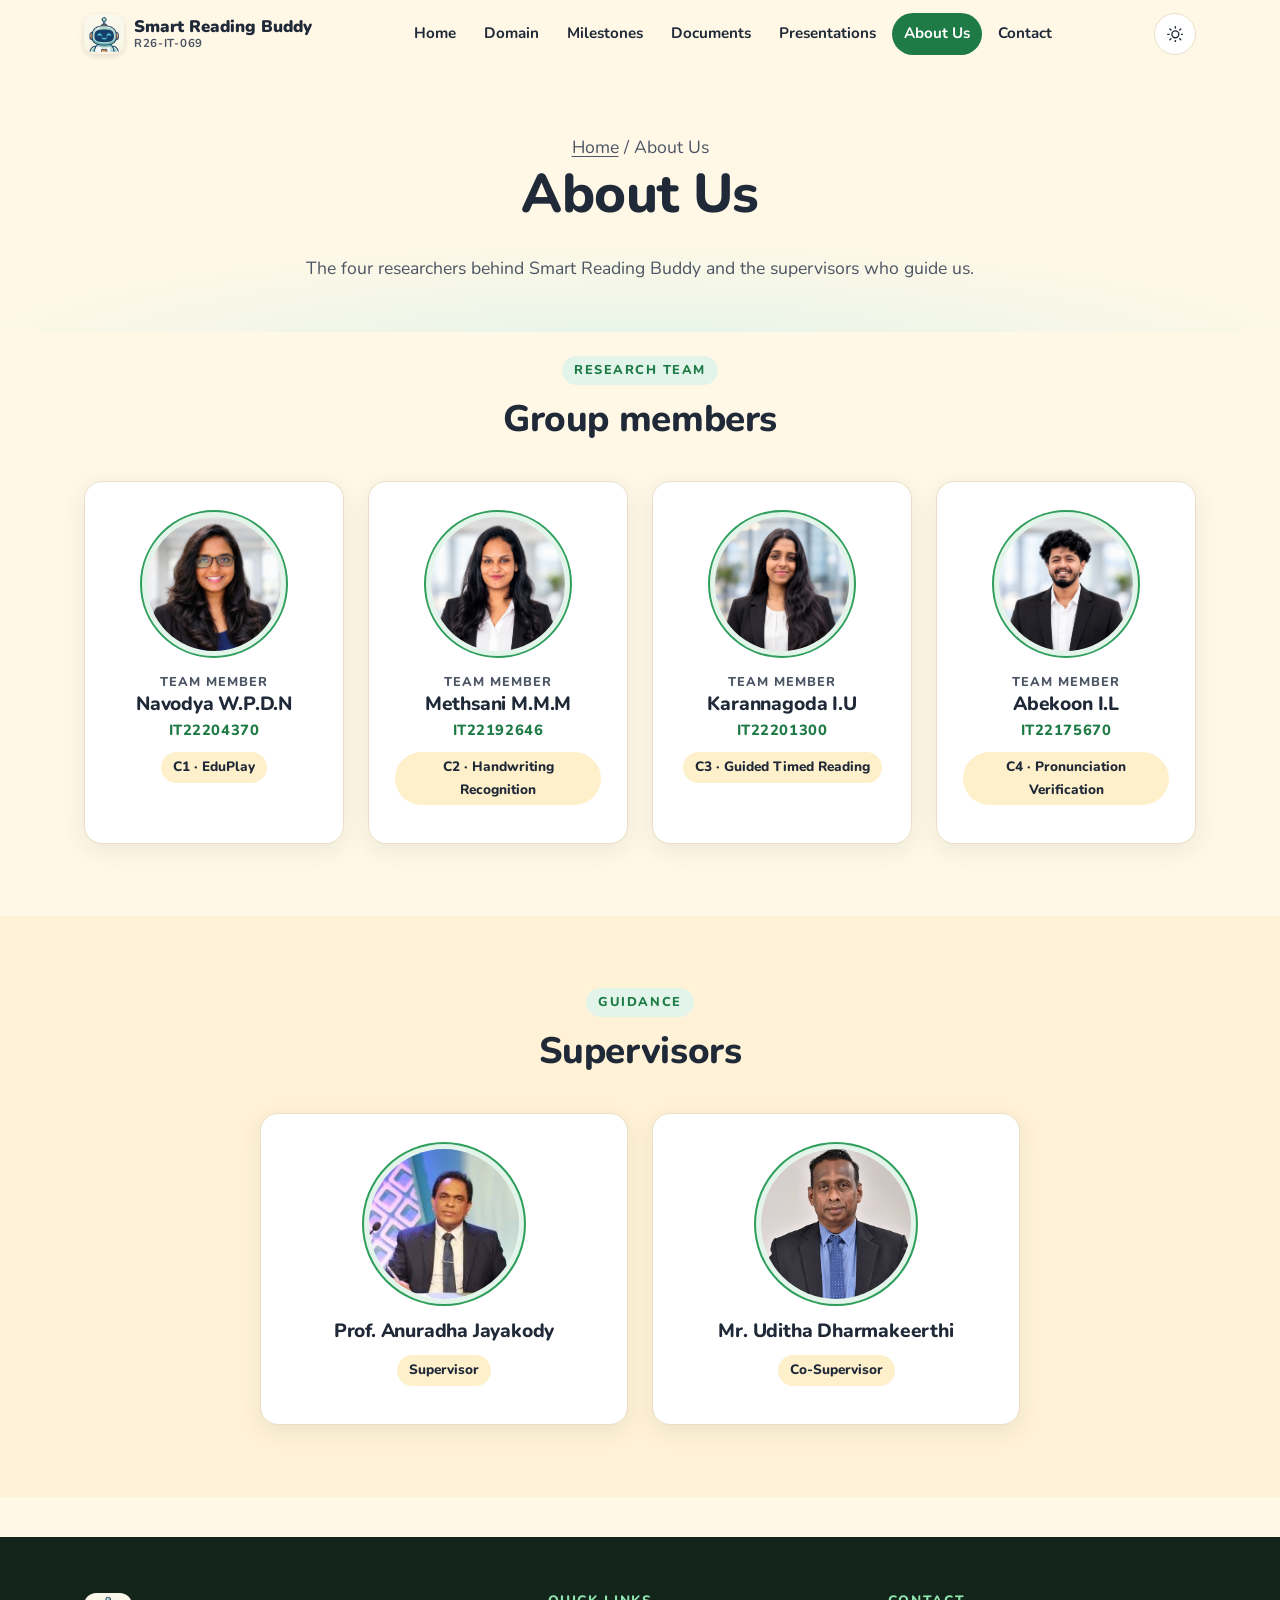
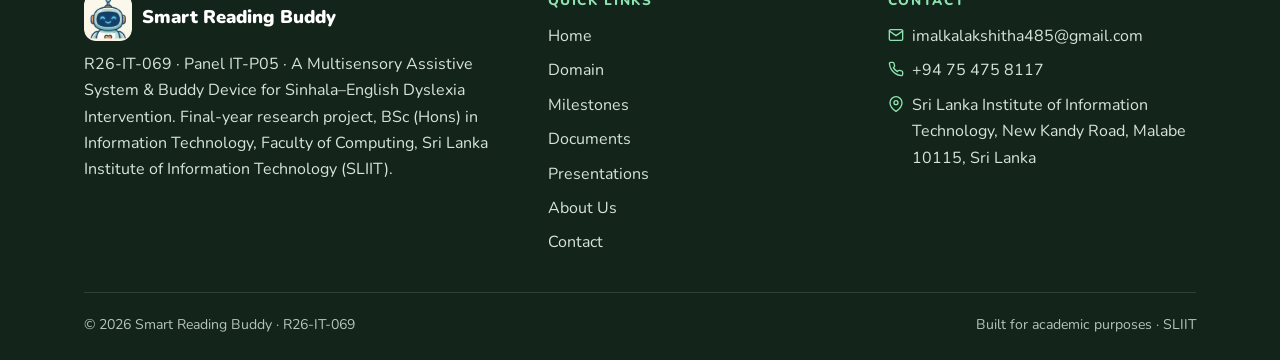
==== commit f47b79b9: "new logo" ====
--- a/about.html
+++ b/about.html
@@ -10,7 +10,7 @@
   <meta property="og:title" content="About Us · Smart Reading Buddy">
   <meta property="og:description" content="Meet the Smart Reading Buddy (R26-IT-069) research team and supervisors at SLIIT.">
   <meta property="og:type" content="website">
-  <link rel="icon" type="image/svg+xml" href="assets/images/favicon.svg">
+  <link rel="icon" type="image/png" href="assets/images/favicon.png">
   <link rel="preconnect" href="https://fonts.googleapis.com">
   <link rel="preconnect" href="https://fonts.gstatic.com" crossorigin>
   <link rel="stylesheet" href="https://fonts.googleapis.com/css2?family=Nunito:wght@400;600;700;800;900&amp;display=swap">
--- a/css/style.css
+++ b/css/style.css
@@ -853,7 +853,7 @@
 .fb-zoom:hover img { transform: scale(1.03); }
 .fb-zoom-hint {
   position: absolute; right: 8px; bottom: 8px; display: inline-flex; align-items: center; gap: 6px;
-  padding: 5px 10px; border-radius: 999px; font-size: .78rem; font-weight: 800; background: rgba(15, 23, 18, .78); color: #fff;
+  padding: 5px 10px; border-radius: 999px; font-size: .78rem; font-weight: 800; background: rgba(15, 23, 18, .92); color: #fff;
 }
 
 /* Lightbox */
@@ -862,3 +862,311 @@
 .lightbox img { display: block; max-width: 94vw; max-height: 88vh; width: auto; height: auto; border-radius: 12px; background: #fff; box-shadow: 0 20px 60px rgba(0,0,0,.5); }
 .lightbox-close { position: absolute; top: -14px; right: -14px; z-index: 1; box-shadow: var(--shadow-lg); }
 @media (max-width: 560px) { .lightbox-close { top: 8px; right: 8px; } }
+
+/* PNG logos (cream rounded tiles) */
+.brand img.brand-logo { width: 40px; height: 40px; border-radius: 10px; box-shadow: 0 2px 6px rgba(0, 0, 0, .12); }
+.footer-brand img { width: 48px; height: 48px; border-radius: 12px; }
+.hero-logo { width: 160px; height: 160px; border-radius: 34px; margin: 0 0 18px; box-shadow: var(--shadow-lg); }
+.hero-blob img { border-radius: 22%; }
+@media (max-width: 860px) {
+  .hero-logo { width: 128px; height: 128px; border-radius: 28px; }
+  .hero-visual { display: none; } /* the logo above the title replaces the decorative robot on small screens */
+}
+/* Hero tag: wrap as normal text instead of flex columns on narrow screens */
+.hero-tag { display: inline-block; line-height: 1.5; }
+.hero-tag .icon { vertical-align: -3px; margin-right: 4px; }
+.hero-tag b { white-space: nowrap; }
+.hero-tag b.nw { color: inherit; }
+
+/* Facts fill the row whether 2 or 3 are shown (marks hidden when unknown) */
+.facts { grid-template-columns: repeat(auto-fit, minmax(150px, 1fr)); }
+
+/* Timeline line drawn per item: green through every completed item, regardless of item heights */
+.timeline::before { display: none; }
+.tl-item::before { content: ""; position: absolute; left: 27px; top: 0; bottom: -22px; width: 4px; background: var(--border); }
+.tl-item.is-done::before { background: var(--primary); }
+.tl-item:first-child::before { top: 16px; }
+.tl-item:last-child::before { bottom: 0; }
+@media (max-width: 560px) { .tl-item::before { left: 21px; } }
+
+/* =====================================================================
+   Home hero — live app showcase (phone mockup + component chips)
+   ===================================================================== */
+.hero-grid { grid-template-columns: 1fr 1fr; gap: 32px; }
+.showcase { position: relative; display: flex; flex-direction: column; align-items: center; padding: 16px 0 0; }
+
+/* Background: dotted grid, soft glow, drifting blobs */
+.sc-bg { position: absolute; inset: -70px -50px -40px; z-index: 0; pointer-events: none; }
+.sc-grid {
+  position: absolute; inset: 0;
+  background-image: radial-gradient(circle, rgba(46, 158, 91, .30) 1.2px, transparent 1.7px);
+  background-size: 20px 20px;
+  -webkit-mask-image: radial-gradient(ellipse at center, #000 25%, transparent 70%);
+          mask-image: radial-gradient(ellipse at center, #000 25%, transparent 70%);
+}
+.sc-glow {
+  position: absolute; left: 50%; top: 46%; width: 540px; height: 540px; max-width: 120%; transform: translate(-50%, -50%);
+  border-radius: 50%; background: radial-gradient(circle, rgba(46, 158, 91, .26), rgba(46, 158, 91, 0) 65%);
+}
+.sc-blob { position: absolute; border-radius: 50%; filter: blur(42px); opacity: .5; animation: scDrift 18s ease-in-out infinite alternate; }
+.sc-blob.b1 { width: 220px; height: 220px; background: #7FD1A1; top: 6%; left: 10%; }
+.sc-blob.b2 { width: 190px; height: 190px; background: #F2B33D; opacity: .3; bottom: 8%; right: 8%; animation-duration: 22s; animation-delay: -6s; }
+.sc-blob.b3 { width: 160px; height: 160px; background: #8FC9E8; opacity: .3; top: 44%; left: 52%; animation-duration: 26s; animation-delay: -12s; }
+@keyframes scDrift {
+  0%   { transform: translate(0, 0) scale(1); }
+  50%  { transform: translate(28px, -22px) scale(1.1); }
+  100% { transform: translate(-22px, 26px) scale(.95); }
+}
+
+/* Stage + phone */
+.sc-stage { position: relative; z-index: 1; width: 100%; max-width: 580px; display: flex; justify-content: center; padding: 8px 0 40px; }
+.sc-float { position: relative; animation: scPhoneFloat 6s ease-in-out infinite; }
+@keyframes scPhoneFloat { 0%, 100% { transform: translateY(0); } 50% { transform: translateY(-12px); } }
+.phone {
+  --pw: 280px;
+  position: relative; width: var(--pw); padding: 10px; border-radius: 40px;
+  background: linear-gradient(150deg, #323b48 0%, #151a21 55%, #0c1015 100%);
+  transform: rotate(-4deg);
+  box-shadow:
+    inset 0 0 0 1.5px rgba(255, 255, 255, .08),
+    0 0 0 1px rgba(0, 0, 0, .45),
+    0 2px 4px rgba(0, 0, 0, .12),
+    0 14px 28px -8px rgba(0, 0, 0, .28),
+    0 38px 70px -18px rgba(20, 60, 36, .45);
+}
+.phone::before { /* side button */
+  content: ""; position: absolute; right: -3px; top: 22%; width: 3px; height: 54px; border-radius: 0 3px 3px 0; background: #222a34;
+}
+.phone-screen { position: relative; aspect-ratio: 709 / 1600; border-radius: 31px; overflow: hidden; background: #F4F1E8; }
+.phone-notch {
+  position: absolute; top: 18px; left: 50%; transform: translateX(-50%); z-index: 3;
+  width: 30%; height: 22px; border-radius: 12px; background: #0b0f14;
+}
+.phone-cam {
+  position: absolute; right: 12px; top: 7px; width: 8px; height: 8px; border-radius: 50%;
+  background: radial-gradient(circle at 35% 35%, #3b4a63, #111827 70%); box-shadow: 0 0 0 1.5px #1c2430;
+}
+.sc-slide { position: absolute; inset: 0; opacity: 0; transform: scale(1.06); transition: opacity .9s ease, transform 4s ease; }
+.sc-slide.is-active { opacity: 1; transform: scale(1); }
+.sc-slide img { width: 100%; height: 100%; object-fit: cover; }
+.sc-slide .img-fallback { width: 100%; height: 100%; }
+
+/* Buddy device badge under the phone */
+.ble-badge {
+  position: absolute; left: 50%; bottom: -24px; transform: translateX(-50%); z-index: 2;
+  display: inline-flex; align-items: center; gap: 8px; white-space: nowrap;
+  padding: 7px 14px 7px 7px; border-radius: 999px; font-weight: 800; font-size: .85rem;
+  background: var(--surface); color: var(--text); border: 1px solid var(--border); box-shadow: var(--shadow);
+}
+.ble-icon { position: relative; display: grid; place-items: center; width: 28px; height: 28px; border-radius: 50%; background: var(--info-bg); color: var(--info-text); }
+.ble-icon .icon { width: 15px; height: 15px; }
+.ble-pulse { position: absolute; inset: 0; border-radius: 50%; border: 2px solid var(--info-line); animation: scBlePulse 2.2s ease-out infinite; }
+@keyframes scBlePulse { 0% { transform: scale(1); opacity: .85; } 100% { transform: scale(1.95); opacity: 0; } }
+
+/* Component chips (glassmorphism) */
+.sc-chips { position: absolute; inset: 0; pointer-events: none; }
+.sc-chip { position: absolute; pointer-events: auto; animation: scChipFloat 5s ease-in-out infinite; animation-delay: var(--float-delay, 0s); }
+@keyframes scChipFloat { 0%, 100% { transform: translateY(0); } 50% { transform: translateY(-8px); } }
+.sc-chip-1 { left: 0;  top: 10%; }
+.sc-chip-2 { right: 0; top: 24%; }
+.sc-chip-3 { left: 0;  top: 56%; }
+.sc-chip-4 { right: 0; top: 70%; }
+.sc-chip-inner {
+  position: relative; display: flex; align-items: center; border-radius: 16px;
+  background: rgba(255, 255, 255, .8);
+  -webkit-backdrop-filter: blur(12px); backdrop-filter: blur(12px);
+  border: 1.5px solid rgba(255, 255, 255, .75);
+  box-shadow: 0 8px 22px rgba(31, 41, 55, .12);
+  transition: transform .35s ease, box-shadow .35s ease, border-color .35s ease, opacity .35s ease;
+}
+.sc-chips .sc-chip-inner:not(.is-active) { opacity: .8; }
+.sc-chip-inner:hover { opacity: 1 !important; }
+.sc-chip-inner.is-active { border-color: var(--primary); transform: scale(1.05); box-shadow: 0 16px 36px rgba(30, 123, 69, .28); opacity: 1; }
+.sc-chip-btn {
+  display: flex; align-items: center; gap: 10px; padding: 10px 12px; min-width: 0;
+  background: none; border: 0; font: inherit; color: inherit; text-align: left; cursor: pointer; border-radius: 16px;
+}
+.sc-chip-icon { display: grid; place-items: center; flex: none; width: 34px; height: 34px; border-radius: 10px; color: #fff; }
+.sc-chip-icon .icon { width: 18px; height: 18px; }
+.sc-chip-1 .sc-chip-icon { background: #1E7B45; }
+.sc-chip-2 .sc-chip-icon { background: #2F62A8; }
+.sc-chip-3 .sc-chip-icon { background: #B26A00; }
+.sc-chip-4 .sc-chip-icon { background: #7C3AED; }
+.sc-chip-text { min-width: 0; }
+.sc-chip-text b { display: block; font-size: .82rem; font-weight: 900; line-height: 1.25; color: #1F2937; white-space: nowrap; }
+.sc-chip-text small { display: block; font-size: .76rem; font-weight: 700; line-height: 1.3; color: #4B5563; white-space: nowrap; }
+.sc-chip-link {
+  display: grid; place-items: center; flex: none; width: 0; height: 28px; margin-right: 0; border-radius: 8px;
+  overflow: hidden; opacity: 0; color: #1E7B45; transition: width .25s ease, opacity .25s ease, margin .25s ease;
+}
+.sc-chip-link .icon { width: 16px; height: 16px; }
+.sc-chip-link:hover { background: var(--primary-soft); }
+.sc-chip-inner:hover .sc-chip-link, .sc-chip-inner:focus-within .sc-chip-link { width: 28px; opacity: 1; margin-right: 8px; }
+@media (hover: none) { .sc-chip-link { width: 28px; opacity: 1; margin-right: 8px; } }
+
+/* Progress dots */
+.sc-dots { position: relative; z-index: 1; display: flex; justify-content: center; gap: 4px; margin-top: 10px; }
+.sc-dot { display: grid; place-items: center; height: 24px; min-width: 24px; padding: 0 3px; border: 0; background: none; cursor: pointer; border-radius: 999px; }
+.sc-dot::after { content: ""; width: 9px; height: 9px; border-radius: 999px; background: var(--text-muted); opacity: .35; transition: width .3s ease, background-color .3s ease, opacity .3s ease; }
+.sc-dot:hover::after { opacity: .6; }
+.sc-dot[aria-current="true"]::after { width: 26px; background: var(--primary); opacity: 1; }
+
+/* Dark mode: dark glass chips, brighter glow */
+:root[data-theme="dark"] .sc-chip-inner { background: rgba(31, 41, 55, .75); border-color: rgba(255, 255, 255, .10); box-shadow: 0 8px 22px rgba(0, 0, 0, .35); }
+:root[data-theme="dark"] .sc-chip-inner.is-active { border-color: var(--primary); box-shadow: 0 16px 36px rgba(0, 0, 0, .5), 0 0 0 1px rgba(61, 186, 114, .25); }
+:root[data-theme="dark"] .sc-chip-text b { color: #F3F4F6; }
+:root[data-theme="dark"] .sc-chip-text small { color: #CBD5E1; }
+:root[data-theme="dark"] .sc-chip-link { color: #8FE3B1; }
+:root[data-theme="dark"] .sc-glow { background: radial-gradient(circle, rgba(61, 186, 114, .36), rgba(61, 186, 114, 0) 65%); }
+:root[data-theme="dark"] .sc-grid { background-image: radial-gradient(circle, rgba(143, 227, 177, .22) 1.2px, transparent 1.7px); }
+@media (prefers-color-scheme: dark) {
+  :root:not([data-theme="light"]) .sc-chip-inner { background: rgba(31, 41, 55, .75); border-color: rgba(255, 255, 255, .10); box-shadow: 0 8px 22px rgba(0, 0, 0, .35); }
+  :root:not([data-theme="light"]) .sc-chip-inner.is-active { border-color: var(--primary); box-shadow: 0 16px 36px rgba(0, 0, 0, .5), 0 0 0 1px rgba(61, 186, 114, .25); }
+  :root:not([data-theme="light"]) .sc-chip-text b { color: #F3F4F6; }
+  :root:not([data-theme="light"]) .sc-chip-text small { color: #CBD5E1; }
+  :root:not([data-theme="light"]) .sc-chip-link { color: #8FE3B1; }
+  :root:not([data-theme="light"]) .sc-glow { background: radial-gradient(circle, rgba(61, 186, 114, .36), rgba(61, 186, 114, 0) 65%); }
+  :root:not([data-theme="light"]) .sc-grid { background-image: radial-gradient(circle, rgba(143, 227, 177, .22) 1.2px, transparent 1.7px); }
+}
+
+/* Tablet: stack under the text, smaller phone, chips closer */
+@media (max-width: 1023px) {
+  .hero-grid { grid-template-columns: 1fr; gap: 28px; }
+  .sc-stage { max-width: 600px; }
+  .phone { --pw: 240px; }
+  .sc-chip-1, .sc-chip-3 { left: 3%; }
+  .sc-chip-2, .sc-chip-4 { right: 3%; }
+}
+/* Between 1024 and 1180px the column is narrow: tuck chips in a little */
+@media (min-width: 1024px) and (max-width: 1180px) {
+  .phone { --pw: 250px; }
+  .sc-chip-text small { white-space: normal; max-width: 120px; }
+}
+/* Mobile: phone 220px, chips become a 2×2 grid under the phone */
+@media (max-width: 767px) {
+  .phone { --pw: 220px; }
+  .sc-stage { flex-direction: column; align-items: center; padding-bottom: 0; }
+  .sc-chips { position: static; inset: auto; pointer-events: auto; display: grid; grid-template-columns: 1fr 1fr; gap: 10px; width: 100%; margin-top: 44px; }
+  .sc-chip { position: static; animation: none; min-width: 0; }
+  .sc-chip-inner { height: 100%; }
+  .sc-chip-inner.is-active { transform: none; }
+  .sc-chip-btn { flex: 1; padding: 10px; gap: 8px; }
+  .sc-chip-icon { width: 30px; height: 30px; }
+  .sc-chip-text b, .sc-chip-text small { white-space: normal; }
+  .sc-chip-link { width: 26px; opacity: 1; margin-right: 6px; }
+  .sc-bg { inset: -40px -16px 30% -16px; }
+}
+@media (max-width: 360px) {
+  .sc-chip-icon { display: none; }
+}
+@media (max-width: 767px) {
+  .sc-chip-btn { padding: 10px 28px 10px 10px; }
+  .sc-chip-icon { width: 28px; height: 28px; border-radius: 9px; }
+  .sc-chip-icon .icon { width: 16px; height: 16px; }
+  .sc-chip-text b { font-size: .8rem; }
+  .sc-chip-text small { font-size: .74rem; }
+  .sc-chip-link { position: absolute; top: 6px; right: 6px; width: 22px; height: 22px; margin: 0; }
+}
+
+/* =====================================================================
+   Hero showcase v2 — straight phone, chips in a grid beside it (no overlap)
+   ===================================================================== */
+.hero { padding: 40px 0 56px; }
+.hero-grid { grid-template-columns: minmax(0, .85fr) minmax(0, 1.15fr); gap: 24px; align-items: center; }
+.showcase { padding: 0; }
+
+/* 3-column grid: [left chips] [phone] [right chips] — chips can never sit on the phone */
+.sc-stage {
+  --chip-w: 185px;
+  display: grid; grid-template-columns: var(--chip-w) auto var(--chip-w); grid-template-rows: 1fr 1fr;
+  column-gap: 16px; align-items: center; justify-content: center;
+  width: 100%; max-width: none; padding: 4px 0 34px;
+}
+.sc-chips { display: contents; position: static; inset: auto; pointer-events: auto; }
+.sc-float { grid-column: 2; grid-row: 1 / span 2; }
+.sc-chip { position: static; left: auto; right: auto; top: auto; width: var(--chip-w); }
+.sc-chip-1 { grid-column: 1; grid-row: 1; }
+.sc-chip-3 { grid-column: 1; grid-row: 2; }
+.sc-chip-2 { grid-column: 3; grid-row: 1; }
+.sc-chip-4 { grid-column: 3; grid-row: 2; }
+
+/* Straight phone, 9:19.5, capped at 70vh tall */
+.phone {
+  --pw: min(250px, calc(70vh * 9 / 19.5));
+  width: var(--pw); aspect-ratio: 9 / 19.5; transform: none; display: flex;
+}
+.phone-screen { flex: 1; aspect-ratio: auto; border-radius: 30px; }
+.sc-slide img { object-fit: cover; object-position: top center; border-radius: 30px; }
+
+/* Compact glass chips; the link arrow is a small badge on the chip's corner so it never takes text space */
+.sc-chip-inner.is-active { transform: scale(1.05); }
+.sc-chip-btn { width: 100%; padding: 10px 14px; gap: 10px; }
+.sc-chip-text b, .sc-chip-text small { white-space: normal; }
+.sc-chip-link {
+  position: absolute; top: -9px; right: -9px; width: 24px; height: 24px; margin: 0; border-radius: 50%;
+  opacity: 0; transform: scale(.6); background: var(--surface); box-shadow: 0 3px 10px rgba(0, 0, 0, .18); border: 1px solid var(--border);
+  transition: opacity .2s ease, transform .2s ease;
+}
+.sc-chip-link .icon { width: 13px; height: 13px; }
+.sc-chip-inner:hover .sc-chip-link, .sc-chip-inner:focus-within .sc-chip-link { width: 24px; margin: 0; opacity: 1; transform: none; }
+@media (hover: none) { .sc-chip-link { width: 24px; margin: 0; opacity: 1; transform: none; } }
+
+/* Tablet: stacked under the text, same side-by-side chips */
+@media (max-width: 1023px) {
+  .hero-grid { grid-template-columns: 1fr; }
+  .sc-stage { --chip-w: 180px; }
+  .phone { --pw: min(230px, calc(70vh * 9 / 19.5)); }
+}
+/* Mobile: phone on top, chips as a 2×2 grid underneath */
+@media (max-width: 767px) {
+  .sc-stage { grid-template-columns: 1fr 1fr; grid-template-rows: auto auto auto; column-gap: 10px; row-gap: 10px; padding-bottom: 0; }
+  .sc-float { grid-column: 1 / -1; grid-row: 1; justify-self: center; margin-bottom: 36px; }
+  .sc-chip { width: auto; min-width: 0; }
+  .sc-chip-1 { grid-column: 1; grid-row: 2; }
+  .sc-chip-2 { grid-column: 2; grid-row: 2; }
+  .sc-chip-3 { grid-column: 1; grid-row: 3; }
+  .sc-chip-4 { grid-column: 2; grid-row: 3; }
+  .phone { --pw: 220px; }
+  .sc-chip-btn { padding: 10px 12px; }
+  .sc-chip-link { top: -8px; right: -6px; }
+}
+/* Active chip grows away from the phone, so the 16px gap is kept */
+.sc-chip-1 .sc-chip-inner, .sc-chip-3 .sc-chip-inner { transform-origin: right center; }
+.sc-chip-2 .sc-chip-inner, .sc-chip-4 .sc-chip-inner { transform-origin: left center; }
+/* Centre the phone (not phone + dots) on the text column */
+@media (min-width: 1024px) {
+  .showcase { margin-bottom: -60px; }
+  .intro-grid { margin-top: 84px; }
+}
+@media (max-width: 767px) {
+  .sc-chip-1 .sc-chip-inner, .sc-chip-2 .sc-chip-inner, .sc-chip-3 .sc-chip-inner, .sc-chip-4 .sc-chip-inner { transform-origin: center; }
+}
+
+/* ---- Showcase v3: 5 s auto-play with progress, prev/next, always-visible detail links ---- */
+.sc-slide { transition: opacity .6s ease, transform .6s ease; }
+
+/* Dots: the active dot stretches into a progress track that fills over 5 s */
+.sc-dot::after { content: none; }
+.sc-dot-track {
+  position: relative; display: block; width: 9px; height: 9px; border-radius: 999px; overflow: hidden;
+  background: var(--text-muted); opacity: .35; transition: width .3s ease, opacity .3s ease, background-color .3s ease;
+}
+.sc-dot:hover .sc-dot-track { opacity: .6; }
+.sc-dot[aria-current="true"] .sc-dot-track { width: 36px; opacity: 1; background: var(--border); }
+.sc-dot-fill { position: absolute; inset: 0; border-radius: inherit; background: var(--primary); transform: scaleX(0); transform-origin: left center; }
+
+/* Previous / next buttons on both sides of the phone */
+.sc-nav {
+  position: absolute; top: 50%; z-index: 4; width: 36px; height: 36px; margin-top: -18px; padding: 0;
+  display: grid; place-items: center; border-radius: 50%; cursor: pointer;
+  background: var(--surface); color: var(--text); border: 1px solid var(--border); box-shadow: var(--shadow);
+  transition: transform .2s ease, background-color .2s ease, color .2s ease;
+}
+.sc-nav .icon { width: 18px; height: 18px; stroke-width: 2.5; }
+.sc-nav:hover { background: var(--primary-soft); color: var(--primary-strong); transform: scale(1.08); }
+.sc-prev { left: -18px; }
+.sc-next { right: -18px; }
+
+/* Chip "View details" arrow: always visible (it is the only link to the Domain page) */
+.sc-chip-link, .sc-chip-inner:hover .sc-chip-link, .sc-chip-inner:focus-within .sc-chip-link { width: 24px; margin: 0; opacity: 1; transform: none; }
+.sc-chip-link:hover, .sc-chip-link:focus-visible { background: var(--primary-strong); color: #fff; border-color: var(--primary-strong); }
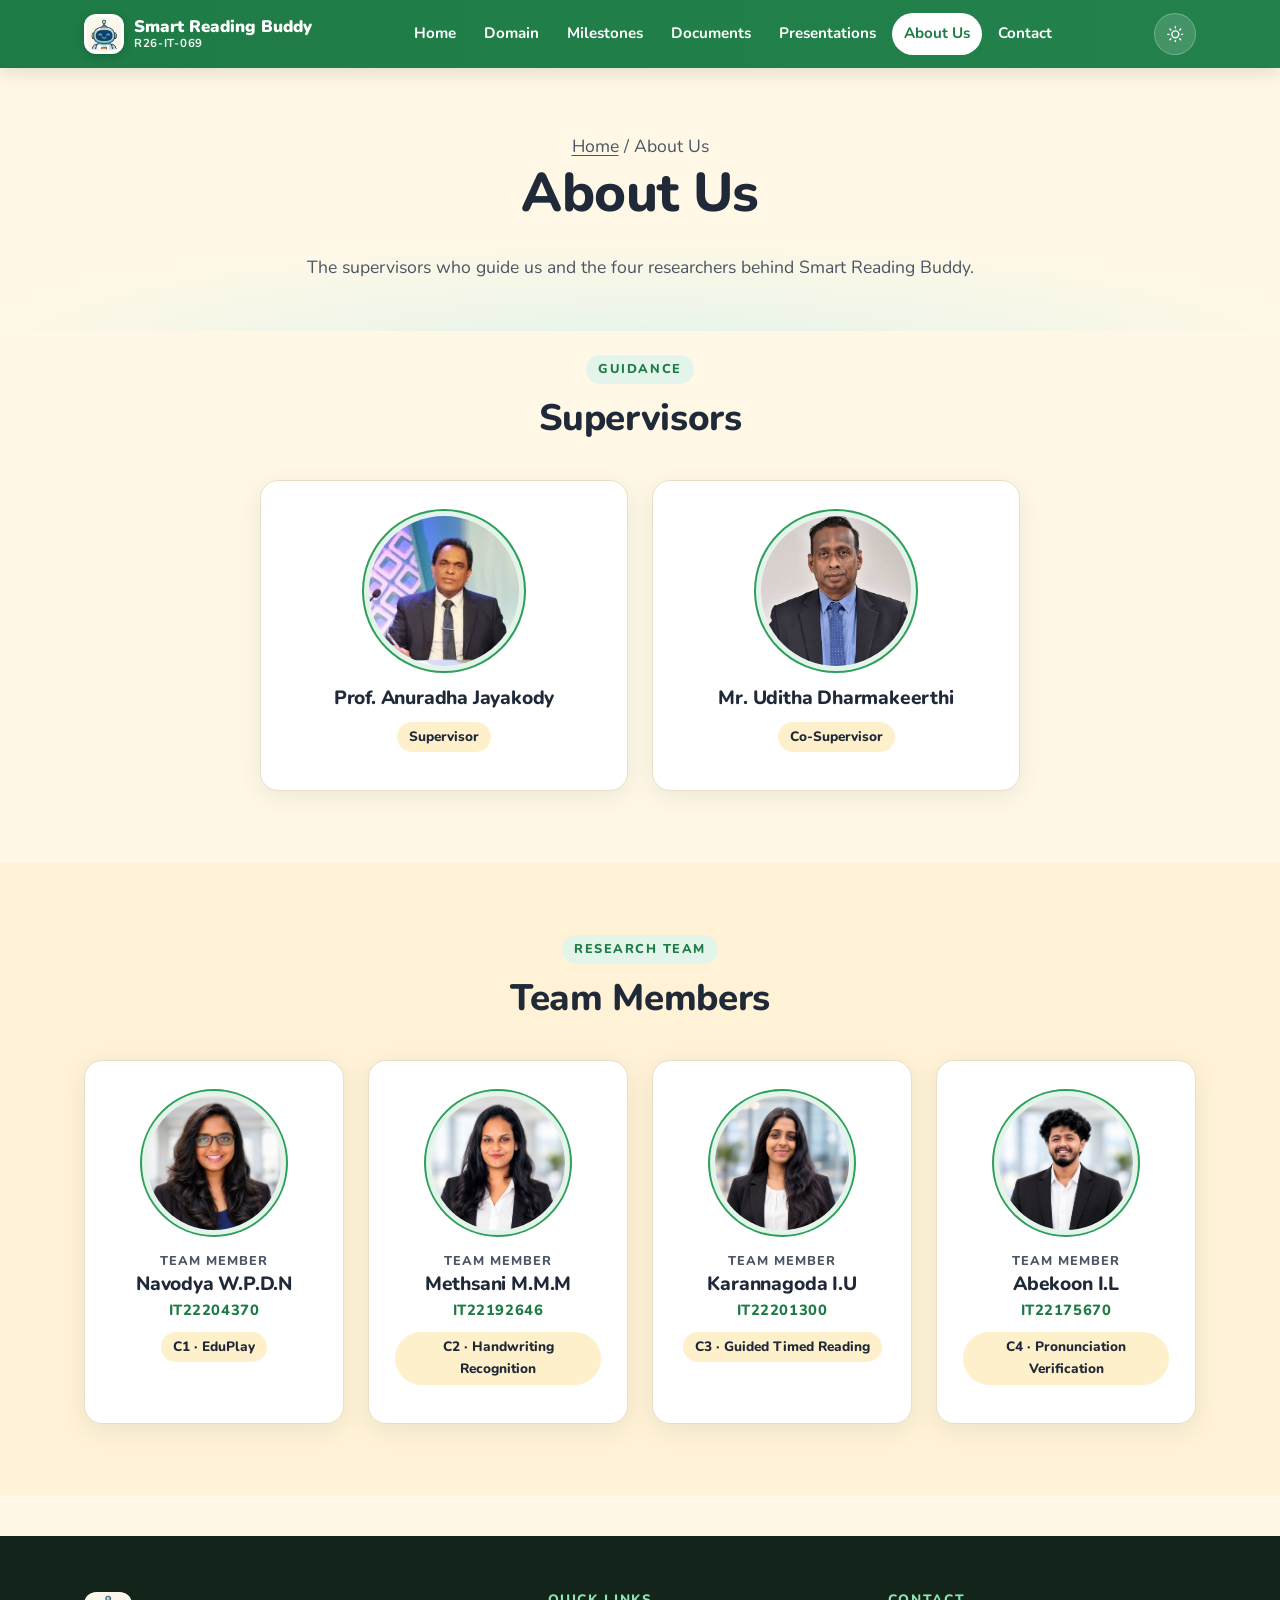
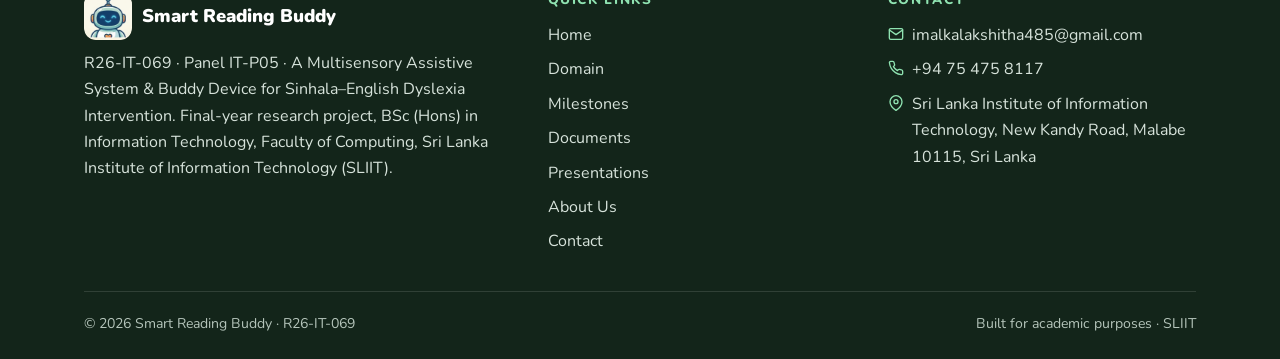
==== commit 61dc38fc: "about page order" ====
--- a/about.html
+++ b/about.html
@@ -29,7 +29,7 @@
       <div class="container">
         <p class="crumbs"><a href="index.html">Home</a> / About Us</p>
         <h1>About Us</h1>
-        <p>The four researchers behind Smart Reading Buddy and the supervisors who guide us.</p>
+        <p>The supervisors who guide us and the four researchers behind Smart Reading Buddy.</p>
       </div>
     </section>
     <div id="about"></div>
--- a/css/style.css
+++ b/css/style.css
@@ -324,7 +324,19 @@
   width: 84px; height: 84px; border-radius: 50%; display: grid; place-items: center;
   background: rgba(255,255,255,.2); border: 2px solid rgba(255,255,255,.6); animation: pulse 2.4s ease-in-out infinite;
 }
-.video-placeholder .play .icon { width: 34px; height: 34px; margin-left: 4px; }
+.video-poster {
+  position: absolute; inset: 0; width: 100%; height: 100%; padding: 0; border: 0; cursor: pointer;
+  display: grid; place-items: center; background: #000; color: #fff;
+}
+.video-poster img { position: absolute; inset: 0; width: 100%; height: 100%; object-fit: cover; opacity: .9; transition: transform .4s ease, opacity .3s; }
+.video-poster .play {
+  position: relative; width: 84px; height: 84px; border-radius: 50%; display: grid; place-items: center;
+  background: rgba(30,123,69,.9); border: 2px solid rgba(255,255,255,.8); box-shadow: 0 8px 24px rgba(0,0,0,.35); transition: transform .2s ease;
+}
+.video-poster:hover img, .video-poster:focus-visible img { transform: scale(1.03); opacity: 1; }
+.video-poster:hover .play, .video-poster:focus-visible .play { transform: scale(1.1); }
+.video-poster:focus-visible { outline: 3px solid #fff; outline-offset: -6px; }
+.video-poster .play .icon, .video-placeholder .play .icon { width: 34px; height: 34px; margin-left: 4px; }
 .video-placeholder p { margin: 0; font-weight: 700; }
 @keyframes pulse { 50% { transform: scale(1.08); box-shadow: 0 0 0 12px rgba(255,255,255,.08); } }
 .video-note { text-align: center; margin-top: 14px; font-size: .92rem; color: var(--text-muted); }
@@ -1170,3 +1182,64 @@
 /* Chip "View details" arrow: always visible (it is the only link to the Domain page) */
 .sc-chip-link, .sc-chip-inner:hover .sc-chip-link, .sc-chip-inner:focus-within .sc-chip-link { width: 24px; margin: 0; opacity: 1; transform: none; }
 .sc-chip-link:hover, .sc-chip-link:focus-visible { background: var(--primary-strong); color: #fff; border-color: var(--primary-strong); }
+
+/* =====================================================================
+   Navbar v2 — deep green gradient, white text, compact on scroll
+   ===================================================================== */
+:root {
+  --nav-from: #1E7B45;
+  --nav-to: #2E9E5B;
+  --nav-sub: rgba(255, 255, 255, .75);
+  --nav-h-compact: 56px;
+}
+:root[data-theme="dark"] { --nav-from: #0F3D24; --nav-to: #14532D; --nav-sub: rgba(255, 255, 255, .75); }
+@media (prefers-color-scheme: dark) { :root:not([data-theme="light"]) { --nav-from: #0F3D24; --nav-to: #14532D; --nav-sub: rgba(255, 255, 255, .75); } }
+
+/* Compact header after scrolling: everything that uses --header-h follows (sub-nav, scroll padding, mobile menu) */
+html.nav-compact { --header-h: var(--nav-h-compact); }
+
+.site-header,
+.site-header.is-scrolled {
+  background: linear-gradient(90deg, var(--nav-from), var(--nav-to));
+  -webkit-backdrop-filter: none; backdrop-filter: none;
+  border-bottom: 0;
+  box-shadow: 0 4px 20px rgba(0, 0, 0, .12);
+}
+.nav { transition: height .3s ease; }
+
+/* Brand */
+.site-header .brand { color: #FFFFFF; }
+.site-header .brand-text small { color: var(--nav-sub); }
+.site-header .brand img.brand-logo {
+  width: 40px; height: 40px; padding: 3px; background: #FFFFFF; border-radius: 12px;
+  box-shadow: 0 2px 8px rgba(0, 0, 0, .18); transition: width .3s ease, height .3s ease;
+}
+html.nav-compact .site-header .brand img.brand-logo { width: 36px; height: 36px; }
+
+/* Links */
+.site-header .nav-links a { color: #FFFFFF; border-radius: 999px; transition: background-color .2s ease, color .2s ease; }
+.site-header .nav-links a:hover { background: rgba(255, 255, 255, .15); color: #FFFFFF; }
+:root .site-header .nav-links a[aria-current="page"],
+:root .site-header .nav-links a[aria-current="page"]:hover { background: #FFFFFF; color: #1E7B45; }
+.site-header .nav-links a:focus-visible { outline-color: #FFFFFF; }
+
+/* Theme toggle + hamburger */
+.site-header .icon-btn { background: rgba(255, 255, 255, .15); color: #FFFFFF; border: 1px solid rgba(255, 255, 255, .25); }
+.site-header .icon-btn:hover { background: rgba(255, 255, 255, .25); }
+.site-header .icon-btn:focus-visible { outline-color: #FFFFFF; }
+
+/* Mobile menu: same green, white links; drops down from the bottom of the header */
+@media (max-width: 960px) {
+  .site-header .nav-links {
+    position: absolute; top: 100%;
+    background: linear-gradient(90deg, var(--nav-from), var(--nav-to));
+    border-bottom: 0; box-shadow: 0 14px 30px rgba(0, 0, 0, .22);
+    max-height: calc(100vh - var(--header-h));
+  }
+  .site-header .nav-links a { border-radius: 12px; }
+}
+/* Light-mode contrast: #2E9E5B gave white text only ~3.7:1 at the right end, and 75% white subtitle 3.35:1.
+   Ending the gradient on #23824C keeps the look while every nav label stays ≥ 4.5:1 (WCAG AA). */
+:root { --nav-to: #23824C; --nav-sub: rgba(255, 255, 255, .95); }
+:root[data-theme="dark"] { --nav-to: #14532D; --nav-sub: rgba(255, 255, 255, .75); }
+@media (prefers-color-scheme: dark) { :root:not([data-theme="light"]) { --nav-to: #14532D; --nav-sub: rgba(255, 255, 255, .75); } }
